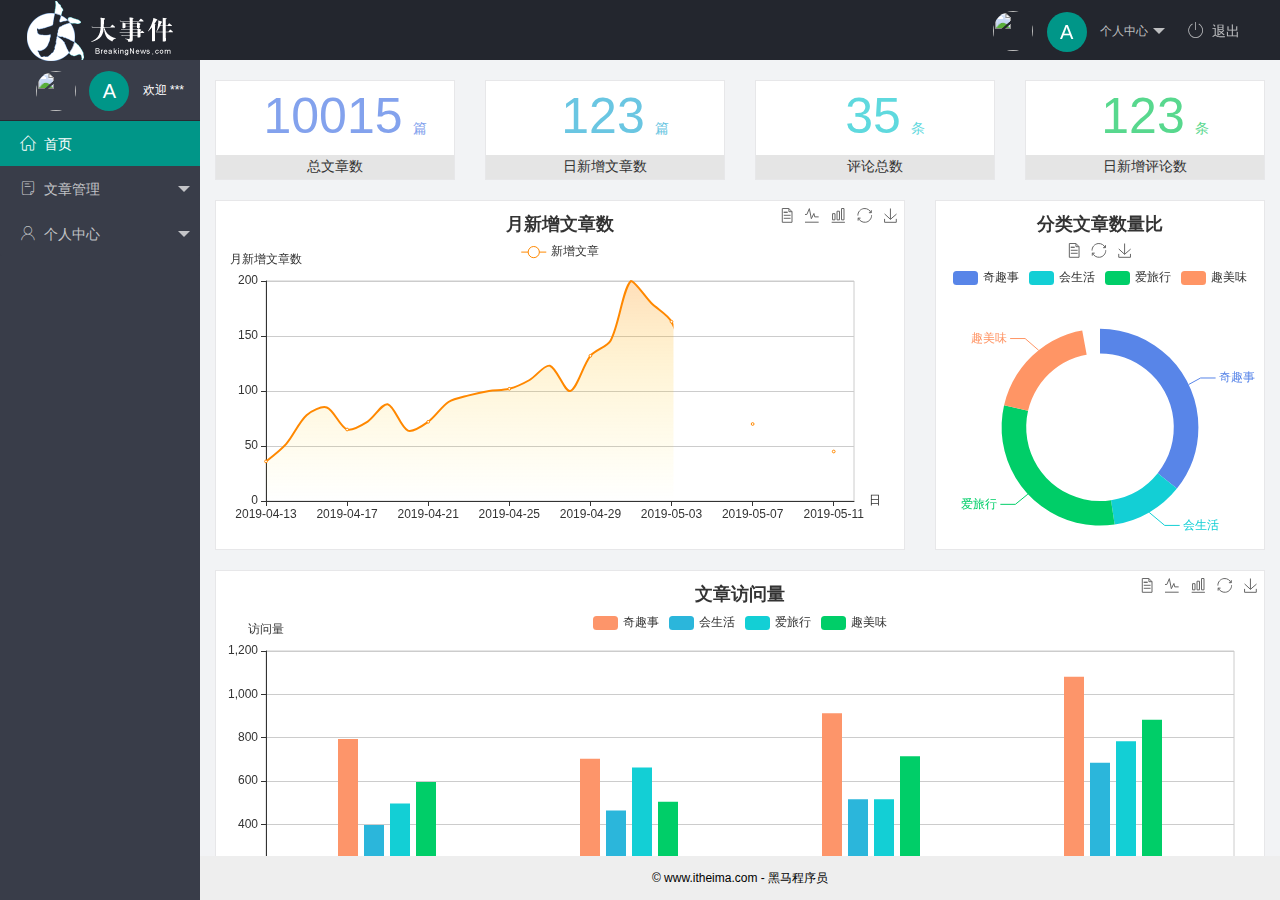
==== index.html @ 65d86845 "Project" ====
<!DOCTYPE html>
<html lang="en">
  <head>
    <meta charset="UTF-8" />
    <meta name="viewport" content="width=device-width, initial-scale=1.0" />
    <title>后台主页</title>
    <!-- 导入 layui 的样式表 -->
    <link rel="stylesheet" href="/assets/lib/layui/css/layui.css" />
    <!-- 导入第三方图标库 -->
    <link rel="stylesheet" href="/assets/fonts/iconfont.css" />
    <!-- 导入自己的样式表 -->
    <link rel="stylesheet" href="/assets/css/index.css" />
  </head>
  <body class="layui-layout-body">
    <div class="layui-layout layui-layout-admin">
      <div class="layui-header">
        <div class="layui-logo">
          <img src="/assets/images/logo.png" alt="" />
        </div>
        <!-- 头部区域（可配合layui已有的水平导航） -->
        <ul class="layui-nav layui-layout-right">
          <li class="layui-nav-item">
            <a href="javascript:;" class="userinfo">
              <img src="http://t.cn/RCzsdCq" class="layui-nav-img" />
              <span class="text-avatar">A</span>
              个人中心
            </a>
            <dl class="layui-nav-child">
              <dd><a href="">基本资料</a></dd>
              <dd><a href="">更换头像</a></dd>
              <dd><a href="">重置密码</a></dd>
            </dl>
          </li>
          <li class="layui-nav-item">
            <a href=""><span class="iconfont icon-tuichu"></span>退出</a>
          </li>
        </ul>
      </div>

      <div class="layui-side layui-bg-black">
        <div class="layui-side-scroll">
          <div class="userinfo">
            <img src="http://t.cn/RCzsdCq" class="layui-nav-img" />
            <span class="text-avatar">A</span>
            <span id="welcome">欢迎 ***</span>
          </div>
          <!-- 左侧导航区域（可配合layui已有的垂直导航） -->
          <ul class="layui-nav layui-nav-tree" lay-shrink="all">
            <li class="layui-nav-item layui-this">
              <a href="/home/dashboard.html" target="fm"><span class="iconfont icon-home"></span>首页</a>
            </li>
            <li class="layui-nav-item">
              <a class="" href="javascript:;"><span class="iconfont icon-16"></span>文章管理</a>
              <dl class="layui-nav-child">
                <dd>
                  <a href="javascript:;"><i class="layui-icon layui-icon-app"></i>文章类别</a>
                </dd>
                <dd>
                  <a href="javascript:;"><i class="layui-icon layui-icon-app"></i>文章列表</a>
                </dd>
                <dd>
                  <a href="javascript:;"><i class="layui-icon layui-icon-app"></i>发布文章</a>
                </dd>
              </dl>
            </li>
            <li class="layui-nav-item">
              <a href="javascript:;"><span class="iconfont icon-user"></span>个人中心</a>
              <dl class="layui-nav-child">
                <dd>
                  <a href="javascript:;"><i class="layui-icon layui-icon-app"></i>基本资料</a>
                </dd>
                <dd>
                  <a href="javascript:;"><i class="layui-icon layui-icon-app"></i>更换头像</a>
                </dd>
                <dd>
                  <a href="javascript:;"><i class="layui-icon layui-icon-app"></i>重置密码</a>
                </dd>
              </dl>
            </li>
          </ul>
        </div>
      </div>

      <div class="layui-body">
        <!-- 内容主体区域 -->
        <iframe name="fm" src="/home/dashboard.html" frameborder="0"></iframe>
      </div>

      <div class="layui-footer">
        <!-- 底部固定区域 -->
        © www.itheima.com - 黑马程序员
      </div>
    </div>
    <!-- 导入 layui 的JS文件 -->
    <script src="/assets/lib/layui/layui.all.js"></script>
  </body>
</html>
---- assets/lib/layui/css/layui.css ----
/** layui-v2.5.5 MIT License By https://www.layui.com */
 .layui-inline,img{display:inline-block;vertical-align:middle}h1,h2,h3,h4,h5,h6{font-weight:400}.layui-edge,.layui-header,.layui-inline,.layui-main{position:relative}.layui-body,.layui-edge,.layui-elip{overflow:hidden}.layui-btn,.layui-edge,.layui-inline,img{vertical-align:middle}.layui-btn,.layui-disabled,.layui-icon,.layui-unselect{-moz-user-select:none;-webkit-user-select:none;-ms-user-select:none}.layui-elip,.layui-form-checkbox span,.layui-form-pane .layui-form-label{text-overflow:ellipsis;white-space:nowrap}.layui-breadcrumb,.layui-tree-btnGroup{visibility:hidden}blockquote,body,button,dd,div,dl,dt,form,h1,h2,h3,h4,h5,h6,input,li,ol,p,pre,td,textarea,th,ul{margin:0;padding:0;-webkit-tap-highlight-color:rgba(0,0,0,0)}a:active,a:hover{outline:0}img{border:none}li{list-style:none}table{border-collapse:collapse;border-spacing:0}h4,h5,h6{font-size:100%}button,input,optgroup,option,select,textarea{font-family:inherit;font-size:inherit;font-style:inherit;font-weight:inherit;outline:0}pre{white-space:pre-wrap;white-space:-moz-pre-wrap;white-space:-pre-wrap;white-space:-o-pre-wrap;word-wrap:break-word}body{line-height:24px;font:14px Helvetica Neue,Helvetica,PingFang SC,Tahoma,Arial,sans-serif}hr{height:1px;margin:10px 0;border:0;clear:both}a{color:#333;text-decoration:none}a:hover{color:#777}a cite{font-style:normal;*cursor:pointer}.layui-border-box,.layui-border-box *{box-sizing:border-box}.layui-box,.layui-box *{box-sizing:content-box}.layui-clear{clear:both;*zoom:1}.layui-clear:after{content:'\20';clear:both;*zoom:1;display:block;height:0}.layui-inline{*display:inline;*zoom:1}.layui-edge{display:inline-block;width:0;height:0;border-width:6px;border-style:dashed;border-color:transparent}.layui-edge-top{top:-4px;border-bottom-color:#999;border-bottom-style:solid}.layui-edge-right{border-left-color:#999;border-left-style:solid}.layui-edge-bottom{top:2px;border-top-color:#999;border-top-style:solid}.layui-edge-left{border-right-color:#999;border-right-style:solid}.layui-disabled,.layui-disabled:hover{color:#d2d2d2!important;cursor:not-allowed!important}.layui-circle{border-radius:100%}.layui-show{display:block!important}.layui-hide{display:none!important}@font-face{font-family:layui-icon;src:url(../font/iconfont.eot?v=250);src:url(../font/iconfont.eot?v=250#iefix) format('embedded-opentype'),url(../font/iconfont.woff2?v=250) format('woff2'),url(../font/iconfont.woff?v=250) format('woff'),url(../font/iconfont.ttf?v=250) format('truetype'),url(../font/iconfont.svg?v=250#layui-icon) format('svg')}.layui-icon{font-family:layui-icon!important;font-size:16px;font-style:normal;-webkit-font-smoothing:antialiased;-moz-osx-font-smoothing:grayscale}.layui-icon-reply-fill:before{content:"\e611"}.layui-icon-set-fill:before{content:"\e614"}.layui-icon-menu-fill:before{content:"\e60f"}.layui-icon-search:before{content:"\e615"}.layui-icon-share:before{content:"\e641"}.layui-icon-set-sm:before{content:"\e620"}.layui-icon-engine:before{content:"\e628"}.layui-icon-close:before{content:"\1006"}.layui-icon-close-fill:before{content:"\1007"}.layui-icon-chart-screen:before{content:"\e629"}.layui-icon-star:before{content:"\e600"}.layui-icon-circle-dot:before{content:"\e617"}.layui-icon-chat:before{content:"\e606"}.layui-icon-release:before{content:"\e609"}.layui-icon-list:before{content:"\e60a"}.layui-icon-chart:before{content:"\e62c"}.layui-icon-ok-circle:before{content:"\1005"}.layui-icon-layim-theme:before{content:"\e61b"}.layui-icon-table:before{content:"\e62d"}.layui-icon-right:before{content:"\e602"}.layui-icon-left:before{content:"\e603"}.layui-icon-cart-simple:before{content:"\e698"}.layui-icon-face-cry:before{content:"\e69c"}.layui-icon-face-smile:before{content:"\e6af"}.layui-icon-survey:before{content:"\e6b2"}.layui-icon-tree:before{content:"\e62e"}.layui-icon-upload-circle:before{content:"\e62f"}.layui-icon-add-circle:before{content:"\e61f"}.layui-icon-download-circle:before{content:"\e601"}.layui-icon-templeate-1:before{content:"\e630"}.layui-icon-util:before{content:"\e631"}.layui-icon-face-surprised:before{content:"\e664"}.layui-icon-edit:before{content:"\e642"}.layui-icon-speaker:before{content:"\e645"}.layui-icon-down:before{content:"\e61a"}.layui-icon-file:before{content:"\e621"}.layui-icon-layouts:before{content:"\e632"}.layui-icon-rate-half:before{content:"\e6c9"}.layui-icon-add-circle-fine:before{content:"\e608"}.layui-icon-prev-circle:before{content:"\e633"}.layui-icon-read:before{content:"\e705"}.layui-icon-404:before{content:"\e61c"}.layui-icon-carousel:before{content:"\e634"}.layui-icon-help:before{content:"\e607"}.layui-icon-code-circle:before{content:"\e635"}.layui-icon-water:before{content:"\e636"}.layui-icon-username:before{content:"\e66f"}.layui-icon-find-fill:before{content:"\e670"}.layui-icon-about:before{content:"\e60b"}.layui-icon-location:before{content:"\e715"}.layui-icon-up:before{content:"\e619"}.layui-icon-pause:before{content:"\e651"}.layui-icon-date:before{content:"\e637"}.layui-icon-layim-uploadfile:before{content:"\e61d"}.layui-icon-delete:before{content:"\e640"}.layui-icon-play:before{content:"\e652"}.layui-icon-top:before{content:"\e604"}.layui-icon-friends:before{content:"\e612"}.layui-icon-refresh-3:before{content:"\e9aa"}.layui-icon-ok:before{content:"\e605"}.layui-icon-layer:before{content:"\e638"}.layui-icon-face-smile-fine:before{content:"\e60c"}.layui-icon-dollar:before{content:"\e659"}.layui-icon-group:before{content:"\e613"}.layui-icon-layim-download:before{content:"\e61e"}.layui-icon-picture-fine:before{content:"\e60d"}.layui-icon-link:before{content:"\e64c"}.layui-icon-diamond:before{content:"\e735"}.layui-icon-log:before{content:"\e60e"}.layui-icon-rate-solid:before{content:"\e67a"}.layui-icon-fonts-del:before{content:"\e64f"}.layui-icon-unlink:before{content:"\e64d"}.layui-icon-fonts-clear:before{content:"\e639"}.layui-icon-triangle-r:before{content:"\e623"}.layui-icon-circle:before{content:"\e63f"}.layui-icon-radio:before{content:"\e643"}.layui-icon-align-center:before{content:"\e647"}.layui-icon-align-right:before{content:"\e648"}.layui-icon-align-left:before{content:"\e649"}.layui-icon-loading-1:before{content:"\e63e"}.layui-icon-return:before{content:"\e65c"}.layui-icon-fonts-strong:before{content:"\e62b"}.layui-icon-upload:before{content:"\e67c"}.layui-icon-dialogue:before{content:"\e63a"}.layui-icon-video:before{content:"\e6ed"}.layui-icon-headset:before{content:"\e6fc"}.layui-icon-cellphone-fine:before{content:"\e63b"}.layui-icon-add-1:before{content:"\e654"}.layui-icon-face-smile-b:before{content:"\e650"}.layui-icon-fonts-html:before{content:"\e64b"}.layui-icon-form:before{content:"\e63c"}.layui-icon-cart:before{content:"\e657"}.layui-icon-camera-fill:before{content:"\e65d"}.layui-icon-tabs:before{content:"\e62a"}.layui-icon-fonts-code:before{content:"\e64e"}.layui-icon-fire:before{content:"\e756"}.layui-icon-set:before{content:"\e716"}.layui-icon-fonts-u:before{content:"\e646"}.layui-icon-triangle-d:before{content:"\e625"}.layui-icon-tips:before{content:"\e702"}.layui-icon-picture:before{content:"\e64a"}.layui-icon-more-vertical:before{content:"\e671"}.layui-icon-flag:before{content:"\e66c"}.layui-icon-loading:before{content:"\e63d"}.layui-icon-fonts-i:before{content:"\e644"}.layui-icon-refresh-1:before{content:"\e666"}.layui-icon-rmb:before{content:"\e65e"}.layui-icon-home:before{content:"\e68e"}.layui-icon-user:before{content:"\e770"}.layui-icon-notice:before{content:"\e667"}.layui-icon-login-weibo:before{content:"\e675"}.layui-icon-voice:before{content:"\e688"}.layui-icon-upload-drag:before{content:"\e681"}.layui-icon-login-qq:before{content:"\e676"}.layui-icon-snowflake:before{content:"\e6b1"}.layui-icon-file-b:before{content:"\e655"}.layui-icon-template:before{content:"\e663"}.layui-icon-auz:before{content:"\e672"}.layui-icon-console:before{content:"\e665"}.layui-icon-app:before{content:"\e653"}.layui-icon-prev:before{content:"\e65a"}.layui-icon-website:before{content:"\e7ae"}.layui-icon-next:before{content:"\e65b"}.layui-icon-component:before{content:"\e857"}.layui-icon-more:before{content:"\e65f"}.layui-icon-login-wechat:before{content:"\e677"}.layui-icon-shrink-right:before{content:"\e668"}.layui-icon-spread-left:before{content:"\e66b"}.layui-icon-camera:before{content:"\e660"}.layui-icon-note:before{content:"\e66e"}.layui-icon-refresh:before{content:"\e669"}.layui-icon-female:before{content:"\e661"}.layui-icon-male:before{content:"\e662"}.layui-icon-password:before{content:"\e673"}.layui-icon-senior:before{content:"\e674"}.layui-icon-theme:before{content:"\e66a"}.layui-icon-tread:before{content:"\e6c5"}.layui-icon-praise:before{content:"\e6c6"}.layui-icon-star-fill:before{content:"\e658"}.layui-icon-rate:before{content:"\e67b"}.layui-icon-template-1:before{content:"\e656"}.layui-icon-vercode:before{content:"\e679"}.layui-icon-cellphone:before{content:"\e678"}.layui-icon-screen-full:before{content:"\e622"}.layui-icon-screen-restore:before{content:"\e758"}.layui-icon-cols:before{content:"\e610"}.layui-icon-export:before{content:"\e67d"}.layui-icon-print:before{content:"\e66d"}.layui-icon-slider:before{content:"\e714"}.layui-icon-addition:before{content:"\e624"}.layui-icon-subtraction:before{content:"\e67e"}.layui-icon-service:before{content:"\e626"}.layui-icon-transfer:before{content:"\e691"}.layui-main{width:1140px;margin:0 auto}.layui-header{z-index:1000;height:60px}.layui-header a:hover{transition:all .5s;-webkit-transition:all .5s}.layui-side{position:fixed;left:0;top:0;bottom:0;z-index:999;width:200px;overflow-x:hidden}.layui-side-scroll{position:relative;width:220px;height:100%;overflow-x:hidden}.layui-body{position:absolute;left:200px;right:0;top:0;bottom:0;z-index:998;width:auto;overflow-y:auto;box-sizing:border-box}.layui-layout-body{overflow:hidden}.layui-layout-admin .layui-header{background-color:#23262E}.layui-layout-admin .layui-side{top:60px;width:200px;overflow-x:hidden}.layui-layout-admin .layui-body{position:fixed;top:60px;bottom:44px}.layui-layout-admin .layui-main{width:auto;margin:0 15px}.layui-layout-admin .layui-footer{position:fixed;left:200px;right:0;bottom:0;height:44px;line-height:44px;padding:0 15px;background-color:#eee}.layui-layout-admin .layui-logo{position:absolute;left:0;top:0;width:200px;height:100%;line-height:60px;text-align:center;color:#009688;font-size:16px}.layui-layout-admin .layui-header .layui-nav{background:0 0}.layui-layout-left{position:absolute!important;left:200px;top:0}.layui-layout-right{position:absolute!important;right:0;top:0}.layui-container{position:relative;margin:0 auto;padding:0 15px;box-sizing:border-box}.layui-fluid{position:relative;margin:0 auto;padding:0 15px}.layui-row:after,.layui-row:before{content:'';display:block;clear:both}.layui-col-lg1,.layui-col-lg10,.layui-col-lg11,.layui-col-lg12,.layui-col-lg2,.layui-col-lg3,.layui-col-lg4,.layui-col-lg5,.layui-col-lg6,.layui-col-lg7,.layui-col-lg8,.layui-col-lg9,.layui-col-md1,.layui-col-md10,.layui-col-md11,.layui-col-md12,.layui-col-md2,.layui-col-md3,.layui-col-md4,.layui-col-md5,.layui-col-md6,.layui-col-md7,.layui-col-md8,.layui-col-md9,.layui-col-sm1,.layui-col-sm10,.layui-col-sm11,.layui-col-sm12,.layui-col-sm2,.layui-col-sm3,.layui-col-sm4,.layui-col-sm5,.layui-col-sm6,.layui-col-sm7,.layui-col-sm8,.layui-col-sm9,.layui-col-xs1,.layui-col-xs10,.layui-col-xs11,.layui-col-xs12,.layui-col-xs2,.layui-col-xs3,.layui-col-xs4,.layui-col-xs5,.layui-col-xs6,.layui-col-xs7,.layui-col-xs8,.layui-col-xs9{position:relative;display:block;box-sizing:border-box}.layui-col-xs1,.layui-col-xs10,.layui-col-xs11,.layui-col-xs12,.layui-col-xs2,.layui-col-xs3,.layui-col-xs4,.layui-col-xs5,.layui-col-xs6,.layui-col-xs7,.layui-col-xs8,.layui-col-xs9{float:left}.layui-col-xs1{width:8.33333333%}.layui-col-xs2{width:16.66666667%}.layui-col-xs3{width:25%}.layui-col-xs4{width:33.33333333%}.layui-col-xs5{width:41.66666667%}.layui-col-xs6{width:50%}.layui-col-xs7{width:58.33333333%}.layui-col-xs8{width:66.66666667%}.layui-col-xs9{width:75%}.layui-col-xs10{width:83.33333333%}.layui-col-xs11{width:91.66666667%}.layui-col-xs12{width:100%}.layui-col-xs-offset1{margin-left:8.33333333%}.layui-col-xs-offset2{margin-left:16.66666667%}.layui-col-xs-offset3{margin-left:25%}.layui-col-xs-offset4{margin-left:33.33333333%}.layui-col-xs-offset5{margin-left:41.66666667%}.layui-col-xs-offset6{margin-left:50%}.layui-col-xs-offset7{margin-left:58.33333333%}.layui-col-xs-offset8{margin-left:66.66666667%}.layui-col-xs-offset9{margin-left:75%}.layui-col-xs-offset10{margin-left:83.33333333%}.layui-col-xs-offset11{margin-left:91.66666667%}.layui-col-xs-offset12{margin-left:100%}@media screen and (max-width:768px){.layui-hide-xs{display:none!important}.layui-show-xs-block{display:block!important}.layui-show-xs-inline{display:inline!important}.layui-show-xs-inline-block{display:inline-block!important}}@media screen and (min-width:768px){.layui-container{width:750px}.layui-hide-sm{display:none!important}.layui-show-sm-block{display:block!important}.layui-show-sm-inline{display:inline!important}.layui-show-sm-inline-block{display:inline-block!important}.layui-col-sm1,.layui-col-sm10,.layui-col-sm11,.layui-col-sm12,.layui-col-sm2,.layui-col-sm3,.layui-col-sm4,.layui-col-sm5,.layui-col-sm6,.layui-col-sm7,.layui-col-sm8,.layui-col-sm9{float:left}.layui-col-sm1{width:8.33333333%}.layui-col-sm2{width:16.66666667%}.layui-col-sm3{width:25%}.layui-col-sm4{width:33.33333333%}.layui-col-sm5{width:41.66666667%}.layui-col-sm6{width:50%}.layui-col-sm7{width:58.33333333%}.layui-col-sm8{width:66.66666667%}.layui-col-sm9{width:75%}.layui-col-sm10{width:83.33333333%}.layui-col-sm11{width:91.66666667%}.layui-col-sm12{width:100%}.layui-col-sm-offset1{margin-left:8.33333333%}.layui-col-sm-offset2{margin-left:16.66666667%}.layui-col-sm-offset3{margin-left:25%}.layui-col-sm-offset4{margin-left:33.33333333%}.layui-col-sm-offset5{margin-left:41.66666667%}.layui-col-sm-offset6{margin-left:50%}.layui-col-sm-offset7{margin-left:58.33333333%}.layui-col-sm-offset8{margin-left:66.66666667%}.layui-col-sm-offset9{margin-left:75%}.layui-col-sm-offset10{margin-left:83.33333333%}.layui-col-sm-offset11{margin-left:91.66666667%}.layui-col-sm-offset12{margin-left:100%}}@media screen and (min-width:992px){.layui-container{width:970px}.layui-hide-md{display:none!important}.layui-show-md-block{display:block!important}.layui-show-md-inline{display:inline!important}.layui-show-md-inline-block{display:inline-block!important}.layui-col-md1,.layui-col-md10,.layui-col-md11,.layui-col-md12,.layui-col-md2,.layui-col-md3,.layui-col-md4,.layui-col-md5,.layui-col-md6,.layui-col-md7,.layui-col-md8,.layui-col-md9{float:left}.layui-col-md1{width:8.33333333%}.layui-col-md2{width:16.66666667%}.layui-col-md3{width:25%}.layui-col-md4{width:33.33333333%}.layui-col-md5{width:41.66666667%}.layui-col-md6{width:50%}.layui-col-md7{width:58.33333333%}.layui-col-md8{width:66.66666667%}.layui-col-md9{width:75%}.layui-col-md10{width:83.33333333%}.layui-col-md11{width:91.66666667%}.layui-col-md12{width:100%}.layui-col-md-offset1{margin-left:8.33333333%}.layui-col-md-offset2{margin-left:16.66666667%}.layui-col-md-offset3{margin-left:25%}.layui-col-md-offset4{margin-left:33.33333333%}.layui-col-md-offset5{margin-left:41.66666667%}.layui-col-md-offset6{margin-left:50%}.layui-col-md-offset7{margin-left:58.33333333%}.layui-col-md-offset8{margin-left:66.66666667%}.layui-col-md-offset9{margin-left:75%}.layui-col-md-offset10{margin-left:83.33333333%}.layui-col-md-offset11{margin-left:91.66666667%}.layui-col-md-offset12{margin-left:100%}}@media screen and (min-width:1200px){.layui-container{width:1170px}.layui-hide-lg{display:none!important}.layui-show-lg-block{display:block!important}.layui-show-lg-inline{display:inline!important}.layui-show-lg-inline-block{display:inline-block!important}.layui-col-lg1,.layui-col-lg10,.layui-col-lg11,.layui-col-lg12,.layui-col-lg2,.layui-col-lg3,.layui-col-lg4,.layui-col-lg5,.layui-col-lg6,.layui-col-lg7,.layui-col-lg8,.layui-col-lg9{float:left}.layui-col-lg1{width:8.33333333%}.layui-col-lg2{width:16.66666667%}.layui-col-lg3{width:25%}.layui-col-lg4{width:33.33333333%}.layui-col-lg5{width:41.66666667%}.layui-col-lg6{width:50%}.layui-col-lg7{width:58.33333333%}.layui-col-lg8{width:66.66666667%}.layui-col-lg9{width:75%}.layui-col-lg10{width:83.33333333%}.layui-col-lg11{width:91.66666667%}.layui-col-lg12{width:100%}.layui-col-lg-offset1{margin-left:8.33333333%}.layui-col-lg-offset2{margin-left:16.66666667%}.layui-col-lg-offset3{margin-left:25%}.layui-col-lg-offset4{margin-left:33.33333333%}.layui-col-lg-offset5{margin-left:41.66666667%}.layui-col-lg-offset6{margin-left:50%}.layui-col-lg-offset7{margin-left:58.33333333%}.layui-col-lg-offset8{margin-left:66.66666667%}.layui-col-lg-offset9{margin-left:75%}.layui-col-lg-offset10{margin-left:83.33333333%}.layui-col-lg-offset11{margin-left:91.66666667%}.layui-col-lg-offset12{margin-left:100%}}.layui-col-space1{margin:-.5px}.layui-col-space1>*{padding:.5px}.layui-col-space3{margin:-1.5px}.layui-col-space3>*{padding:1.5px}.layui-col-space5{margin:-2.5px}.layui-col-space5>*{padding:2.5px}.layui-col-space8{margin:-3.5px}.layui-col-space8>*{padding:3.5px}.layui-col-space10{margin:-5px}.layui-col-space10>*{padding:5px}.layui-col-space12{margin:-6px}.layui-col-space12>*{padding:6px}.layui-col-space15{margin:-7.5px}.layui-col-space15>*{padding:7.5px}.layui-col-space18{margin:-9px}.layui-col-space18>*{padding:9px}.layui-col-space20{margin:-10px}.layui-col-space20>*{padding:10px}.layui-col-space22{margin:-11px}.layui-col-space22>*{padding:11px}.layui-col-space25{margin:-12.5px}.layui-col-space25>*{padding:12.5px}.layui-col-space30{margin:-15px}.layui-col-space30>*{padding:15px}.layui-btn,.layui-input,.layui-select,.layui-textarea,.layui-upload-button{outline:0;-webkit-appearance:none;transition:all .3s;-webkit-transition:all .3s;box-sizing:border-box}.layui-elem-quote{margin-bottom:10px;padding:15px;line-height:22px;border-left:5px solid #009688;border-radius:0 2px 2px 0;background-color:#f2f2f2}.layui-quote-nm{border-style:solid;border-width:1px 1px 1px 5px;background:0 0}.layui-elem-field{margin-bottom:10px;padding:0;border-width:1px;border-style:solid}.layui-elem-field legend{margin-left:20px;padding:0 10px;font-size:20px;font-weight:300}.layui-field-title{margin:10px 0 20px;border-width:1px 0 0}.layui-field-box{padding:10px 15px}.layui-field-title .layui-field-box{padding:10px 0}.layui-progress{position:relative;height:6px;border-radius:20px;background-color:#e2e2e2}.layui-progress-bar{position:absolute;left:0;top:0;width:0;max-width:100%;height:6px;border-radius:20px;text-align:right;background-color:#5FB878;transition:all .3s;-webkit-transition:all .3s}.layui-progress-big,.layui-progress-big .layui-progress-bar{height:18px;line-height:18px}.layui-progress-text{position:relative;top:-20px;line-height:18px;font-size:12px;color:#666}.layui-progress-big .layui-progress-text{position:static;padding:0 10px;color:#fff}.layui-collapse{border-width:1px;border-style:solid;border-radius:2px}.layui-colla-content,.layui-colla-item{border-top-width:1px;border-top-style:solid}.layui-colla-item:first-child{border-top:none}.layui-colla-title{position:relative;height:42px;line-height:42px;padding:0 15px 0 35px;color:#333;background-color:#f2f2f2;cursor:pointer;font-size:14px;overflow:hidden}.layui-colla-content{display:none;padding:10px 15px;line-height:22px;color:#666}.layui-colla-icon{position:absolute;left:15px;top:0;font-size:14px}.layui-card{margin-bottom:15px;border-radius:2px;background-color:#fff;box-shadow:0 1px 2px 0 rgba(0,0,0,.05)}.layui-card:last-child{margin-bottom:0}.layui-card-header{position:relative;height:42px;line-height:42px;padding:0 15px;border-bottom:1px solid #f6f6f6;color:#333;border-radius:2px 2px 0 0;font-size:14px}.layui-bg-black,.layui-bg-blue,.layui-bg-cyan,.layui-bg-green,.layui-bg-orange,.layui-bg-red{color:#fff!important}.layui-card-body{position:relative;padding:10px 15px;line-height:24px}.layui-card-body[pad15]{padding:15px}.layui-card-body[pad20]{padding:20px}.layui-card-body .layui-table{margin:5px 0}.layui-card .layui-tab{margin:0}.layui-panel-window{position:relative;padding:15px;border-radius:0;border-top:5px solid #E6E6E6;background-color:#fff}.layui-auxiliar-moving{position:fixed;left:0;right:0;top:0;bottom:0;width:100%;height:100%;background:0 0;z-index:9999999999}.layui-form-label,.layui-form-mid,.layui-form-select,.layui-input-block,.layui-input-inline,.layui-textarea{position:relative}.layui-bg-red{background-color:#FF5722!important}.layui-bg-orange{background-color:#FFB800!important}.layui-bg-green{background-color:#009688!important}.layui-bg-cyan{background-color:#2F4056!important}.layui-bg-blue{background-color:#1E9FFF!important}.layui-bg-black{background-color:#393D49!important}.layui-bg-gray{background-color:#eee!important;color:#666!important}.layui-badge-rim,.layui-colla-content,.layui-colla-item,.layui-collapse,.layui-elem-field,.layui-form-pane .layui-form-item[pane],.layui-form-pane .layui-form-label,.layui-input,.layui-layedit,.layui-layedit-tool,.layui-quote-nm,.layui-select,.layui-tab-bar,.layui-tab-card,.layui-tab-title,.layui-tab-title .layui-this:after,.layui-textarea{border-color:#e6e6e6}.layui-timeline-item:before,hr{background-color:#e6e6e6}.layui-text{line-height:22px;font-size:14px;color:#666}.layui-text h1,.layui-text h2,.layui-text h3{font-weight:500;color:#333}.layui-text h1{font-size:30px}.layui-text h2{font-size:24px}.layui-text h3{font-size:18px}.layui-text a:not(.layui-btn){color:#01AAED}.layui-text a:not(.layui-btn):hover{text-decoration:underline}.layui-text ul{padding:5px 0 5px 15px}.layui-text ul li{margin-top:5px;list-style-type:disc}.layui-text em,.layui-word-aux{color:#999!important;padding:0 5px!important}.layui-btn{display:inline-block;height:38px;line-height:38px;padding:0 18px;background-color:#009688;color:#fff;white-space:nowrap;text-align:center;font-size:14px;border:none;border-radius:2px;cursor:pointer}.layui-btn:hover{opacity:.8;filter:alpha(opacity=80);color:#fff}.layui-btn:active{opacity:1;filter:alpha(opacity=100)}.layui-btn+.layui-btn{margin-left:10px}.layui-btn-container{font-size:0}.layui-btn-container .layui-btn{margin-right:10px;margin-bottom:10px}.layui-btn-container .layui-btn+.layui-btn{margin-left:0}.layui-table .layui-btn-container .layui-btn{margin-bottom:9px}.layui-btn-radius{border-radius:100px}.layui-btn .layui-icon{margin-right:3px;font-size:18px;vertical-align:bottom;vertical-align:middle\9}.layui-btn-primary{border:1px solid #C9C9C9;background-color:#fff;color:#555}.layui-btn-primary:hover{border-color:#009688;color:#333}.layui-btn-normal{background-color:#1E9FFF}.layui-btn-warm{background-color:#FFB800}.layui-btn-danger{background-color:#FF5722}.layui-btn-checked{background-color:#5FB878}.layui-btn-disabled,.layui-btn-disabled:active,.layui-btn-disabled:hover{border:1px solid #e6e6e6;background-color:#FBFBFB;color:#C9C9C9;cursor:not-allowed;opacity:1}.layui-btn-lg{height:44px;line-height:44px;padding:0 25px;font-size:16px}.layui-btn-sm{height:30px;line-height:30px;padding:0 10px;font-size:12px}.layui-btn-sm i{font-size:16px!important}.layui-btn-xs{height:22px;line-height:22px;padding:0 5px;font-size:12px}.layui-btn-xs i{font-size:14px!important}.layui-btn-group{display:inline-block;vertical-align:middle;font-size:0}.layui-btn-group .layui-btn{margin-left:0!important;margin-right:0!important;border-left:1px solid rgba(255,255,255,.5);border-radius:0}.layui-btn-group .layui-btn-primary{border-left:none}.layui-btn-group .layui-btn-primary:hover{border-color:#C9C9C9;color:#009688}.layui-btn-group .layui-btn:first-child{border-left:none;border-radius:2px 0 0 2px}.layui-btn-group .layui-btn-primary:first-child{border-left:1px solid #c9c9c9}.layui-btn-group .layui-btn:last-child{border-radius:0 2px 2px 0}.layui-btn-group .layui-btn+.layui-btn{margin-left:0}.layui-btn-group+.layui-btn-group{margin-left:10px}.layui-btn-fluid{width:100%}.layui-input,.layui-select,.layui-textarea{height:38px;line-height:1.3;line-height:38px\9;border-width:1px;border-style:solid;background-color:#fff;border-radius:2px}.layui-input::-webkit-input-placeholder,.layui-select::-webkit-input-placeholder,.layui-textarea::-webkit-input-placeholder{line-height:1.3}.layui-input,.layui-textarea{display:block;width:100%;padding-left:10px}.layui-input:hover,.layui-textarea:hover{border-color:#D2D2D2!important}.layui-input:focus,.layui-textarea:focus{border-color:#C9C9C9!important}.layui-textarea{min-height:100px;height:auto;line-height:20px;padding:6px 10px;resize:vertical}.layui-select{padding:0 10px}.layui-form input[type=checkbox],.layui-form input[type=radio],.layui-form select{display:none}.layui-form [lay-ignore]{display:initial}.layui-form-item{margin-bottom:15px;clear:both;*zoom:1}.layui-form-item:after{content:'\20';clear:both;*zoom:1;display:block;height:0}.layui-form-label{float:left;display:block;padding:9px 15px;width:80px;font-weight:400;line-height:20px;text-align:right}.layui-form-label-col{display:block;float:none;padding:9px 0;line-height:20px;text-align:left}.layui-form-item .layui-inline{margin-bottom:5px;margin-right:10px}.layui-input-block{margin-left:110px;min-height:36px}.layui-input-inline{display:inline-block;vertical-align:middle}.layui-form-item .layui-input-inline{float:left;width:190px;margin-right:10px}.layui-form-text .layui-input-inline{width:auto}.layui-form-mid{float:left;display:block;padding:9px 0!important;line-height:20px;margin-right:10px}.layui-form-danger+.layui-form-select .layui-input,.layui-form-danger:focus{border-color:#FF5722!important}.layui-form-select .layui-input{padding-right:30px;cursor:pointer}.layui-form-select .layui-edge{position:absolute;right:10px;top:50%;margin-top:-3px;cursor:pointer;border-width:6px;border-top-color:#c2c2c2;border-top-style:solid;transition:all .3s;-webkit-transition:all .3s}.layui-form-select dl{display:none;position:absolute;left:0;top:42px;padding:5px 0;z-index:899;min-width:100%;border:1px solid #d2d2d2;max-height:300px;overflow-y:auto;background-color:#fff;border-radius:2px;box-shadow:0 2px 4px rgba(0,0,0,.12);box-sizing:border-box}.layui-form-select dl dd,.layui-form-select dl dt{padding:0 10px;line-height:36px;white-space:nowrap;overflow:hidden;text-overflow:ellipsis}.layui-form-select dl dt{font-size:12px;color:#999}.layui-form-select dl dd{cursor:pointer}.layui-form-select dl dd:hover{background-color:#f2f2f2;-webkit-transition:.5s all;transition:.5s all}.layui-form-select .layui-select-group dd{padding-left:20px}.layui-form-select dl dd.layui-select-tips{padding-left:10px!important;color:#999}.layui-form-select dl dd.layui-this{background-color:#5FB878;color:#fff}.layui-form-checkbox,.layui-form-select dl dd.layui-disabled{background-color:#fff}.layui-form-selected dl{display:block}.layui-form-checkbox,.layui-form-checkbox *,.layui-form-switch{display:inline-block;vertical-align:middle}.layui-form-selected .layui-edge{margin-top:-9px;-webkit-transform:rotate(180deg);transform:rotate(180deg);margin-top:-3px\9}:root .layui-form-selected .layui-edge{margin-top:-9px\0/IE9}.layui-form-selectup dl{top:auto;bottom:42px}.layui-select-none{margin:5px 0;text-align:center;color:#999}.layui-select-disabled .layui-disabled{border-color:#eee!important}.layui-select-disabled .layui-edge{border-top-color:#d2d2d2}.layui-form-checkbox{position:relative;height:30px;line-height:30px;margin-right:10px;padding-right:30px;cursor:pointer;font-size:0;-webkit-transition:.1s linear;transition:.1s linear;box-sizing:border-box}.layui-form-checkbox span{padding:0 10px;height:100%;font-size:14px;border-radius:2px 0 0 2px;background-color:#d2d2d2;color:#fff;overflow:hidden}.layui-form-checkbox:hover span{background-color:#c2c2c2}.layui-form-checkbox i{position:absolute;right:0;top:0;width:30px;height:28px;border:1px solid #d2d2d2;border-left:none;border-radius:0 2px 2px 0;color:#fff;font-size:20px;text-align:center}.layui-form-checkbox:hover i{border-color:#c2c2c2;color:#c2c2c2}.layui-form-checked,.layui-form-checked:hover{border-color:#5FB878}.layui-form-checked span,.layui-form-checked:hover span{background-color:#5FB878}.layui-form-checked i,.layui-form-checked:hover i{color:#5FB878}.layui-form-item .layui-form-checkbox{margin-top:4px}.layui-form-checkbox[lay-skin=primary]{height:auto!important;line-height:normal!important;min-width:18px;min-height:18px;border:none!important;margin-right:0;padding-left:28px;padding-right:0;background:0 0}.layui-form-checkbox[lay-skin=primary] span{padding-left:0;padding-right:15px;line-height:18px;background:0 0;color:#666}.layui-form-checkbox[lay-skin=primary] i{right:auto;left:0;width:16px;height:16px;line-height:16px;border:1px solid #d2d2d2;font-size:12px;border-radius:2px;background-color:#fff;-webkit-transition:.1s linear;transition:.1s linear}.layui-form-checkbox[lay-skin=primary]:hover i{border-color:#5FB878;color:#fff}.layui-form-checked[lay-skin=primary] i{border-color:#5FB878!important;background-color:#5FB878;color:#fff}.layui-checkbox-disbaled[lay-skin=primary] span{background:0 0!important;color:#c2c2c2}.layui-checkbox-disbaled[lay-skin=primary]:hover i{border-color:#d2d2d2}.layui-form-item .layui-form-checkbox[lay-skin=primary]{margin-top:10px}.layui-form-switch{position:relative;height:22px;line-height:22px;min-width:35px;padding:0 5px;margin-top:8px;border:1px solid #d2d2d2;border-radius:20px;cursor:pointer;background-color:#fff;-webkit-transition:.1s linear;transition:.1s linear}.layui-form-switch i{position:absolute;left:5px;top:3px;width:16px;height:16px;border-radius:20px;background-color:#d2d2d2;-webkit-transition:.1s linear;transition:.1s linear}.layui-form-switch em{position:relative;top:0;width:25px;margin-left:21px;padding:0!important;text-align:center!important;color:#999!important;font-style:normal!important;font-size:12px}.layui-form-onswitch{border-color:#5FB878;background-color:#5FB878}.layui-checkbox-disbaled,.layui-checkbox-disbaled i{border-color:#e2e2e2!important}.layui-form-onswitch i{left:100%;margin-left:-21px;background-color:#fff}.layui-form-onswitch em{margin-left:5px;margin-right:21px;color:#fff!important}.layui-checkbox-disbaled span{background-color:#e2e2e2!important}.layui-checkbox-disbaled:hover i{color:#fff!important}[lay-radio]{display:none}.layui-form-radio,.layui-form-radio *{display:inline-block;vertical-align:middle}.layui-form-radio{line-height:28px;margin:6px 10px 0 0;padding-right:10px;cursor:pointer;font-size:0}.layui-form-radio *{font-size:14px}.layui-form-radio>i{margin-right:8px;font-size:22px;color:#c2c2c2}.layui-form-radio>i:hover,.layui-form-radioed>i{color:#5FB878}.layui-radio-disbaled>i{color:#e2e2e2!important}.layui-form-pane .layui-form-label{width:110px;padding:8px 15px;height:38px;line-height:20px;border-width:1px;border-style:solid;border-radius:2px 0 0 2px;text-align:center;background-color:#FBFBFB;overflow:hidden;box-sizing:border-box}.layui-form-pane .layui-input-inline{margin-left:-1px}.layui-form-pane .layui-input-block{margin-left:110px;left:-1px}.layui-form-pane .layui-input{border-radius:0 2px 2px 0}.layui-form-pane .layui-form-text .layui-form-label{float:none;width:100%;border-radius:2px;box-sizing:border-box;text-align:left}.layui-form-pane .layui-form-text .layui-input-inline{display:block;margin:0;top:-1px;clear:both}.layui-form-pane .layui-form-text .layui-input-block{margin:0;left:0;top:-1px}.layui-form-pane .layui-form-text .layui-textarea{min-height:100px;border-radius:0 0 2px 2px}.layui-form-pane .layui-form-checkbox{margin:4px 0 4px 10px}.layui-form-pane .layui-form-radio,.layui-form-pane .layui-form-switch{margin-top:6px;margin-left:10px}.layui-form-pane .layui-form-item[pane]{position:relative;border-width:1px;border-style:solid}.layui-form-pane .layui-form-item[pane] .layui-form-label{position:absolute;left:0;top:0;height:100%;border-width:0 1px 0 0}.layui-form-pane .layui-form-item[pane] .layui-input-inline{margin-left:110px}@media screen and (max-width:450px){.layui-form-item .layui-form-label{text-overflow:ellipsis;overflow:hidden;white-space:nowrap}.layui-form-item .layui-inline{display:block;margin-right:0;margin-bottom:20px;clear:both}.layui-form-item .layui-inline:after{content:'\20';clear:both;display:block;height:0}.layui-form-item .layui-input-inline{display:block;float:none;left:-3px;width:auto;margin:0 0 10px 112px}.layui-form-item .layui-input-inline+.layui-form-mid{margin-left:110px;top:-5px;padding:0}.layui-form-item .layui-form-checkbox{margin-right:5px;margin-bottom:5px}}.layui-layedit{border-width:1px;border-style:solid;border-radius:2px}.layui-layedit-tool{padding:3px 5px;border-bottom-width:1px;border-bottom-style:solid;font-size:0}.layedit-tool-fixed{position:fixed;top:0;border-top:1px solid #e2e2e2}.layui-layedit-tool .layedit-tool-mid,.layui-layedit-tool .layui-icon{display:inline-block;vertical-align:middle;text-align:center;font-size:14px}.layui-layedit-tool .layui-icon{position:relative;width:32px;height:30px;line-height:30px;margin:3px 5px;color:#777;cursor:pointer;border-radius:2px}.layui-layedit-tool .layui-icon:hover{color:#393D49}.layui-layedit-tool .layui-icon:active{color:#000}.layui-layedit-tool .layedit-tool-active{background-color:#e2e2e2;color:#000}.layui-layedit-tool .layui-disabled,.layui-layedit-tool .layui-disabled:hover{color:#d2d2d2;cursor:not-allowed}.layui-layedit-tool .layedit-tool-mid{width:1px;height:18px;margin:0 10px;background-color:#d2d2d2}.layedit-tool-html{width:50px!important;font-size:30px!important}.layedit-tool-b,.layedit-tool-code,.layedit-tool-help{font-size:16px!important}.layedit-tool-d,.layedit-tool-face,.layedit-tool-image,.layedit-tool-unlink{font-size:18px!important}.layedit-tool-image input{position:absolute;font-size:0;left:0;top:0;width:100%;height:100%;opacity:.01;filter:Alpha(opacity=1);cursor:pointer}.layui-layedit-iframe iframe{display:block;width:100%}#LAY_layedit_code{overflow:hidden}.layui-laypage{display:inline-block;*display:inline;*zoom:1;vertical-align:middle;margin:10px 0;font-size:0}.layui-laypage>a:first-child,.layui-laypage>a:first-child em{border-radius:2px 0 0 2px}.layui-laypage>a:last-child,.layui-laypage>a:last-child em{border-radius:0 2px 2px 0}.layui-laypage>:first-child{margin-left:0!important}.layui-laypage>:last-child{margin-right:0!important}.layui-laypage a,.layui-laypage button,.layui-laypage input,.layui-laypage select,.layui-laypage span{border:1px solid #e2e2e2}.layui-laypage a,.layui-laypage span{display:inline-block;*display:inline;*zoom:1;vertical-align:middle;padding:0 15px;height:28px;line-height:28px;margin:0 -1px 5px 0;background-color:#fff;color:#333;font-size:12px}.layui-flow-more a *,.layui-laypage input,.layui-table-view select[lay-ignore]{display:inline-block}.layui-laypage a:hover{color:#009688}.layui-laypage em{font-style:normal}.layui-laypage .layui-laypage-spr{color:#999;font-weight:700}.layui-laypage a{text-decoration:none}.layui-laypage .layui-laypage-curr{position:relative}.layui-laypage .layui-laypage-curr em{position:relative;color:#fff}.layui-laypage .layui-laypage-curr .layui-laypage-em{position:absolute;left:-1px;top:-1px;padding:1px;width:100%;height:100%;background-color:#009688}.layui-laypage-em{border-radius:2px}.layui-laypage-next em,.layui-laypage-prev em{font-family:Sim sun;font-size:16px}.layui-laypage .layui-laypage-count,.layui-laypage .layui-laypage-limits,.layui-laypage .layui-laypage-refresh,.layui-laypage .layui-laypage-skip{margin-left:10px;margin-right:10px;padding:0;border:none}.layui-laypage .layui-laypage-limits,.layui-laypage .layui-laypage-refresh{vertical-align:top}.layui-laypage .layui-laypage-refresh i{font-size:18px;cursor:pointer}.layui-laypage select{height:22px;padding:3px;border-radius:2px;cursor:pointer}.layui-laypage .layui-laypage-skip{height:30px;line-height:30px;color:#999}.layui-laypage button,.layui-laypage input{height:30px;line-height:30px;border-radius:2px;vertical-align:top;background-color:#fff;box-sizing:border-box}.layui-laypage input{width:40px;margin:0 10px;padding:0 3px;text-align:center}.layui-laypage input:focus,.layui-laypage select:focus{border-color:#009688!important}.layui-laypage button{margin-left:10px;padding:0 10px;cursor:pointer}.layui-table,.layui-table-view{margin:10px 0}.layui-flow-more{margin:10px 0;text-align:center;color:#999;font-size:14px}.layui-flow-more a{height:32px;line-height:32px}.layui-flow-more a *{vertical-align:top}.layui-flow-more a cite{padding:0 20px;border-radius:3px;background-color:#eee;color:#333;font-style:normal}.layui-flow-more a cite:hover{opacity:.8}.layui-flow-more a i{font-size:30px;color:#737383}.layui-table{width:100%;background-color:#fff;color:#666}.layui-table tr{transition:all .3s;-webkit-transition:all .3s}.layui-table th{text-align:left;font-weight:400}.layui-table tbody tr:hover,.layui-table thead tr,.layui-table-click,.layui-table-header,.layui-table-hover,.layui-table-mend,.layui-table-patch,.layui-table-tool,.layui-table-total,.layui-table-total tr,.layui-table[lay-even] tr:nth-child(even){background-color:#f2f2f2}.layui-table td,.layui-table th,.layui-table-col-set,.layui-table-fixed-r,.layui-table-grid-down,.layui-table-header,.layui-table-page,.layui-table-tips-main,.layui-table-tool,.layui-table-total,.layui-table-view,.layui-table[lay-skin=line],.layui-table[lay-skin=row]{border-width:1px;border-style:solid;border-color:#e6e6e6}.layui-table td,.layui-table th{position:relative;padding:9px 15px;min-height:20px;line-height:20px;font-size:14px}.layui-table[lay-skin=line] td,.layui-table[lay-skin=line] th{border-width:0 0 1px}.layui-table[lay-skin=row] td,.layui-table[lay-skin=row] th{border-width:0 1px 0 0}.layui-table[lay-skin=nob] td,.layui-table[lay-skin=nob] th{border:none}.layui-table img{max-width:100px}.layui-table[lay-size=lg] td,.layui-table[lay-size=lg] th{padding:15px 30px}.layui-table-view .layui-table[lay-size=lg] .layui-table-cell{height:40px;line-height:40px}.layui-table[lay-size=sm] td,.layui-table[lay-size=sm] th{font-size:12px;padding:5px 10px}.layui-table-view .layui-table[lay-size=sm] .layui-table-cell{height:20px;line-height:20px}.layui-table[lay-data]{display:none}.layui-table-box{position:relative;overflow:hidden}.layui-table-view .layui-table{position:relative;width:auto;margin:0}.layui-table-view .layui-table[lay-skin=line]{border-width:0 1px 0 0}.layui-table-view .layui-table[lay-skin=row]{border-width:0 0 1px}.layui-table-view .layui-table td,.layui-table-view .layui-table th{padding:5px 0;border-top:none;border-left:none}.layui-table-view .layui-table th.layui-unselect .layui-table-cell span{cursor:pointer}.layui-table-view .layui-table td{cursor:default}.layui-table-view .layui-table td[data-edit=text]{cursor:text}.layui-table-view .layui-form-checkbox[lay-skin=primary] i{width:18px;height:18px}.layui-table-view .layui-form-radio{line-height:0;padding:0}.layui-table-view .layui-form-radio>i{margin:0;font-size:20px}.layui-table-init{position:absolute;left:0;top:0;width:100%;height:100%;text-align:center;z-index:110}.layui-table-init .layui-icon{position:absolute;left:50%;top:50%;margin:-15px 0 0 -15px;font-size:30px;color:#c2c2c2}.layui-table-header{border-width:0 0 1px;overflow:hidden}.layui-table-header .layui-table{margin-bottom:-1px}.layui-table-tool .layui-inline[lay-event]{position:relative;width:26px;height:26px;padding:5px;line-height:16px;margin-right:10px;text-align:center;color:#333;border:1px solid #ccc;cursor:pointer;-webkit-transition:.5s all;transition:.5s all}.layui-table-tool .layui-inline[lay-event]:hover{border:1px solid #999}.layui-table-tool-temp{padding-right:120px}.layui-table-tool-self{position:absolute;right:17px;top:10px}.layui-table-tool .layui-table-tool-self .layui-inline[lay-event]{margin:0 0 0 10px}.layui-table-tool-panel{position:absolute;top:29px;left:-1px;padding:5px 0;min-width:150px;min-height:40px;border:1px solid #d2d2d2;text-align:left;overflow-y:auto;background-color:#fff;box-shadow:0 2px 4px rgba(0,0,0,.12)}.layui-table-cell,.layui-table-tool-panel li{overflow:hidden;text-overflow:ellipsis;white-space:nowrap}.layui-table-tool-panel li{padding:0 10px;line-height:30px;-webkit-transition:.5s all;transition:.5s all}.layui-table-tool-panel li .layui-form-checkbox[lay-skin=primary]{width:100%;padding-left:28px}.layui-table-tool-panel li:hover{background-color:#f2f2f2}.layui-table-tool-panel li .layui-form-checkbox[lay-skin=primary] i{position:absolute;left:0;top:0}.layui-table-tool-panel li .layui-form-checkbox[lay-skin=primary] span{padding:0}.layui-table-tool .layui-table-tool-self .layui-table-tool-panel{left:auto;right:-1px}.layui-table-col-set{position:absolute;right:0;top:0;width:20px;height:100%;border-width:0 0 0 1px;background-color:#fff}.layui-table-sort{width:10px;height:20px;margin-left:5px;cursor:pointer!important}.layui-table-sort .layui-edge{position:absolute;left:5px;border-width:5px}.layui-table-sort .layui-table-sort-asc{top:3px;border-top:none;border-bottom-style:solid;border-bottom-color:#b2b2b2}.layui-table-sort .layui-table-sort-asc:hover{border-bottom-color:#666}.layui-table-sort .layui-table-sort-desc{bottom:5px;border-bottom:none;border-top-style:solid;border-top-color:#b2b2b2}.layui-table-sort .layui-table-sort-desc:hover{border-top-color:#666}.layui-table-sort[lay-sort=asc] .layui-table-sort-asc{border-bottom-color:#000}.layui-table-sort[lay-sort=desc] .layui-table-sort-desc{border-top-color:#000}.layui-table-cell{height:28px;line-height:28px;padding:0 15px;position:relative;box-sizing:border-box}.layui-table-cell .layui-form-checkbox[lay-skin=primary]{top:-1px;padding:0}.layui-table-cell .layui-table-link{color:#01AAED}.laytable-cell-checkbox,.laytable-cell-numbers,.laytable-cell-radio,.laytable-cell-space{padding:0;text-align:center}.layui-table-body{position:relative;overflow:auto;margin-right:-1px;margin-bottom:-1px}.layui-table-body .layui-none{line-height:26px;padding:15px;text-align:center;color:#999}.layui-table-fixed{position:absolute;left:0;top:0;z-index:101}.layui-table-fixed .layui-table-body{overflow:hidden}.layui-table-fixed-l{box-shadow:0 -1px 8px rgba(0,0,0,.08)}.layui-table-fixed-r{left:auto;right:-1px;border-width:0 0 0 1px;box-shadow:-1px 0 8px rgba(0,0,0,.08)}.layui-table-fixed-r .layui-table-header{position:relative;overflow:visible}.layui-table-mend{position:absolute;right:-49px;top:0;height:100%;width:50px}.layui-table-tool{position:relative;z-index:890;width:100%;min-height:50px;line-height:30px;padding:10px 15px;border-width:0 0 1px}.layui-table-tool .layui-btn-container{margin-bottom:-10px}.layui-table-page,.layui-table-total{border-width:1px 0 0;margin-bottom:-1px;overflow:hidden}.layui-table-page{position:relative;width:100%;padding:7px 7px 0;height:41px;font-size:12px;white-space:nowrap}.layui-table-page>div{height:26px}.layui-table-page .layui-laypage{margin:0}.layui-table-page .layui-laypage a,.layui-table-page .layui-laypage span{height:26px;line-height:26px;margin-bottom:10px;border:none;background:0 0}.layui-table-page .layui-laypage a,.layui-table-page .layui-laypage span.layui-laypage-curr{padding:0 12px}.layui-table-page .layui-laypage span{margin-left:0;padding:0}.layui-table-page .layui-laypage .layui-laypage-prev{margin-left:-7px!important}.layui-table-page .layui-laypage .layui-laypage-curr .layui-laypage-em{left:0;top:0;padding:0}.layui-table-page .layui-laypage button,.layui-table-page .layui-laypage input{height:26px;line-height:26px}.layui-table-page .layui-laypage input{width:40px}.layui-table-page .layui-laypage button{padding:0 10px}.layui-table-page select{height:18px}.layui-table-patch .layui-table-cell{padding:0;width:30px}.layui-table-edit{position:absolute;left:0;top:0;width:100%;height:100%;padding:0 14px 1px;border-radius:0;box-shadow:1px 1px 20px rgba(0,0,0,.15)}.layui-table-edit:focus{border-color:#5FB878!important}select.layui-table-edit{padding:0 0 0 10px;border-color:#C9C9C9}.layui-table-view .layui-form-checkbox,.layui-table-view .layui-form-radio,.layui-table-view .layui-form-switch{top:0;margin:0;box-sizing:content-box}.layui-table-view .layui-form-checkbox{top:-1px;height:26px;line-height:26px}.layui-table-view .layui-form-checkbox i{height:26px}.layui-table-grid .layui-table-cell{overflow:visible}.layui-table-grid-down{position:absolute;top:0;right:0;width:26px;height:100%;padding:5px 0;border-width:0 0 0 1px;text-align:center;background-color:#fff;color:#999;cursor:pointer}.layui-table-grid-down .layui-icon{position:absolute;top:50%;left:50%;margin:-8px 0 0 -8px}.layui-table-grid-down:hover{background-color:#fbfbfb}body .layui-table-tips .layui-layer-content{background:0 0;padding:0;box-shadow:0 1px 6px rgba(0,0,0,.12)}.layui-table-tips-main{margin:-44px 0 0 -1px;max-height:150px;padding:8px 15px;font-size:14px;overflow-y:scroll;background-color:#fff;color:#666}.layui-table-tips-c{position:absolute;right:-3px;top:-13px;width:20px;height:20px;padding:3px;cursor:pointer;background-color:#666;border-radius:50%;color:#fff}.layui-table-tips-c:hover{background-color:#777}.layui-table-tips-c:before{position:relative;right:-2px}.layui-upload-file{display:none!important;opacity:.01;filter:Alpha(opacity=1)}.layui-upload-drag,.layui-upload-form,.layui-upload-wrap{display:inline-block}.layui-upload-list{margin:10px 0}.layui-upload-choose{padding:0 10px;color:#999}.layui-upload-drag{position:relative;padding:30px;border:1px dashed #e2e2e2;background-color:#fff;text-align:center;cursor:pointer;color:#999}.layui-upload-drag .layui-icon{font-size:50px;color:#009688}.layui-upload-drag[lay-over]{border-color:#009688}.layui-upload-iframe{position:absolute;width:0;height:0;border:0;visibility:hidden}.layui-upload-wrap{position:relative;vertical-align:middle}.layui-upload-wrap .layui-upload-file{display:block!important;position:absolute;left:0;top:0;z-index:10;font-size:100px;width:100%;height:100%;opacity:.01;filter:Alpha(opacity=1);cursor:pointer}.layui-transfer-active,.layui-transfer-box{display:inline-block;vertical-align:middle}.layui-transfer-box,.layui-transfer-header,.layui-transfer-search{border-width:0;border-style:solid;border-color:#e6e6e6}.layui-transfer-box{position:relative;border-width:1px;width:200px;height:360px;border-radius:2px;background-color:#fff}.layui-transfer-box .layui-form-checkbox{width:100%;margin:0!important}.layui-transfer-header{height:38px;line-height:38px;padding:0 10px;border-bottom-width:1px}.layui-transfer-search{position:relative;padding:10px;border-bottom-width:1px}.layui-transfer-search .layui-input{height:32px;padding-left:30px;font-size:12px}.layui-transfer-search .layui-icon-search{position:absolute;left:20px;top:50%;margin-top:-8px;color:#666}.layui-transfer-active{margin:0 15px}.layui-transfer-active .layui-btn{display:block;margin:0;padding:0 15px;background-color:#5FB878;border-color:#5FB878;color:#fff}.layui-transfer-active .layui-btn-disabled{background-color:#FBFBFB;border-color:#e6e6e6;color:#C9C9C9}.layui-transfer-active .layui-btn:first-child{margin-bottom:15px}.layui-transfer-active .layui-btn .layui-icon{margin:0;font-size:14px!important}.layui-transfer-data{padding:5px 0;overflow:auto}.layui-transfer-data li{height:32px;line-height:32px;padding:0 10px}.layui-transfer-data li:hover{background-color:#f2f2f2;transition:.5s all}.layui-transfer-data .layui-none{padding:15px 10px;text-align:center;color:#999}.layui-nav{position:relative;padding:0 20px;background-color:#393D49;color:#fff;border-radius:2px;font-size:0;box-sizing:border-box}.layui-nav *{font-size:14px}.layui-nav .layui-nav-item{position:relative;display:inline-block;*display:inline;*zoom:1;vertical-align:middle;line-height:60px}.layui-nav .layui-nav-item a{display:block;padding:0 20px;color:#fff;color:rgba(255,255,255,.7);transition:all .3s;-webkit-transition:all .3s}.layui-nav .layui-this:after,.layui-nav-bar,.layui-nav-tree .layui-nav-itemed:after{position:absolute;left:0;top:0;width:0;height:5px;background-color:#5FB878;transition:all .2s;-webkit-transition:all .2s}.layui-nav-bar{z-index:1000}.layui-nav .layui-nav-item a:hover,.layui-nav .layui-this a{color:#fff}.layui-nav .layui-this:after{content:'';top:auto;bottom:0;width:100%}.layui-nav-img{width:30px;height:30px;margin-right:10px;border-radius:50%}.layui-nav .layui-nav-more{content:'';width:0;height:0;border-style:solid dashed dashed;border-color:#fff transparent transparent;overflow:hidden;cursor:pointer;transition:all .2s;-webkit-transition:all .2s;position:absolute;top:50%;right:3px;margin-top:-3px;border-width:6px;border-top-color:rgba(255,255,255,.7)}.layui-nav .layui-nav-mored,.layui-nav-itemed>a .layui-nav-more{margin-top:-9px;border-style:dashed dashed solid;border-color:transparent transparent #fff}.layui-nav-child{display:none;position:absolute;left:0;top:65px;min-width:100%;line-height:36px;padding:5px 0;box-shadow:0 2px 4px rgba(0,0,0,.12);border:1px solid #d2d2d2;background-color:#fff;z-index:100;border-radius:2px;white-space:nowrap}.layui-nav .layui-nav-child a{color:#333}.layui-nav .layui-nav-child a:hover{background-color:#f2f2f2;color:#000}.layui-nav-child dd{position:relative}.layui-nav .layui-nav-child dd.layui-this a,.layui-nav-child dd.layui-this{background-color:#5FB878;color:#fff}.layui-nav-child dd.layui-this:after{display:none}.layui-nav-tree{width:200px;padding:0}.layui-nav-tree .layui-nav-item{display:block;width:100%;line-height:45px}.layui-nav-tree .layui-nav-item a{position:relative;height:45px;line-height:45px;text-overflow:ellipsis;overflow:hidden;white-space:nowrap}.layui-nav-tree .layui-nav-item a:hover{background-color:#4E5465}.layui-nav-tree .layui-nav-bar{width:5px;height:0;background-color:#009688}.layui-nav-tree .layui-nav-child dd.layui-this,.layui-nav-tree .layui-nav-child dd.layui-this a,.layui-nav-tree .layui-this,.layui-nav-tree .layui-this>a,.layui-nav-tree .layui-this>a:hover{background-color:#009688;color:#fff}.layui-nav-tree .layui-this:after{display:none}.layui-nav-itemed>a,.layui-nav-tree .layui-nav-title a,.layui-nav-tree .layui-nav-title a:hover{color:#fff!important}.layui-nav-tree .layui-nav-child{position:relative;z-index:0;top:0;border:none;box-shadow:none}.layui-nav-tree .layui-nav-child a{height:40px;line-height:40px;color:#fff;color:rgba(255,255,255,.7)}.layui-nav-tree .layui-nav-child,.layui-nav-tree .layui-nav-child a:hover{background:0 0;color:#fff}.layui-nav-tree .layui-nav-more{right:10px}.layui-nav-itemed>.layui-nav-child{display:block;padding:0;background-color:rgba(0,0,0,.3)!important}.layui-nav-itemed>.layui-nav-child>.layui-this>.layui-nav-child{display:block}.layui-nav-side{position:fixed;top:0;bottom:0;left:0;overflow-x:hidden;z-index:999}.layui-bg-blue .layui-nav-bar,.layui-bg-blue .layui-nav-itemed:after,.layui-bg-blue .layui-this:after{background-color:#93D1FF}.layui-bg-blue .layui-nav-child dd.layui-this{background-color:#1E9FFF}.layui-bg-blue .layui-nav-itemed>a,.layui-nav-tree.layui-bg-blue .layui-nav-title a,.layui-nav-tree.layui-bg-blue .layui-nav-title a:hover{background-color:#007DDB!important}.layui-breadcrumb{font-size:0}.layui-breadcrumb>*{font-size:14px}.layui-breadcrumb a{color:#999!important}.layui-breadcrumb a:hover{color:#5FB878!important}.layui-breadcrumb a cite{color:#666;font-style:normal}.layui-breadcrumb span[lay-separator]{margin:0 10px;color:#999}.layui-tab{margin:10px 0;text-align:left!important}.layui-tab[overflow]>.layui-tab-title{overflow:hidden}.layui-tab-title{position:relative;left:0;height:40px;white-space:nowrap;font-size:0;border-bottom-width:1px;border-bottom-style:solid;transition:all .2s;-webkit-transition:all .2s}.layui-tab-title li{display:inline-block;*display:inline;*zoom:1;vertical-align:middle;font-size:14px;transition:all .2s;-webkit-transition:all .2s;position:relative;line-height:40px;min-width:65px;padding:0 15px;text-align:center;cursor:pointer}.layui-tab-title li a{display:block}.layui-tab-title .layui-this{color:#000}.layui-tab-title .layui-this:after{position:absolute;left:0;top:0;content:'';width:100%;height:41px;border-width:1px;border-style:solid;border-bottom-color:#fff;border-radius:2px 2px 0 0;box-sizing:border-box;pointer-events:none}.layui-tab-bar{position:absolute;right:0;top:0;z-index:10;width:30px;height:39px;line-height:39px;border-width:1px;border-style:solid;border-radius:2px;text-align:center;background-color:#fff;cursor:pointer}.layui-tab-bar .layui-icon{position:relative;display:inline-block;top:3px;transition:all .3s;-webkit-transition:all .3s}.layui-tab-item{display:none}.layui-tab-more{padding-right:30px;height:auto!important;white-space:normal!important}.layui-tab-more li.layui-this:after{border-bottom-color:#e2e2e2;border-radius:2px}.layui-tab-more .layui-tab-bar .layui-icon{top:-2px;top:3px\9;-webkit-transform:rotate(180deg);transform:rotate(180deg)}:root .layui-tab-more .layui-tab-bar .layui-icon{top:-2px\0/IE9}.layui-tab-content{padding:10px}.layui-tab-title li .layui-tab-close{position:relative;display:inline-block;width:18px;height:18px;line-height:20px;margin-left:8px;top:1px;text-align:center;font-size:14px;color:#c2c2c2;transition:all .2s;-webkit-transition:all .2s}.layui-tab-title li .layui-tab-close:hover{border-radius:2px;background-color:#FF5722;color:#fff}.layui-tab-brief>.layui-tab-title .layui-this{color:#009688}.layui-tab-brief>.layui-tab-more li.layui-this:after,.layui-tab-brief>.layui-tab-title .layui-this:after{border:none;border-radius:0;border-bottom:2px solid #5FB878}.layui-tab-brief[overflow]>.layui-tab-title .layui-this:after{top:-1px}.layui-tab-card{border-width:1px;border-style:solid;border-radius:2px;box-shadow:0 2px 5px 0 rgba(0,0,0,.1)}.layui-tab-card>.layui-tab-title{background-color:#f2f2f2}.layui-tab-card>.layui-tab-title li{margin-right:-1px;margin-left:-1px}.layui-tab-card>.layui-tab-title .layui-this{background-color:#fff}.layui-tab-card>.layui-tab-title .layui-this:after{border-top:none;border-width:1px;border-bottom-color:#fff}.layui-tab-card>.layui-tab-title .layui-tab-bar{height:40px;line-height:40px;border-radius:0;border-top:none;border-right:none}.layui-tab-card>.layui-tab-more .layui-this{background:0 0;color:#5FB878}.layui-tab-card>.layui-tab-more .layui-this:after{border:none}.layui-timeline{padding-left:5px}.layui-timeline-item{position:relative;padding-bottom:20px}.layui-timeline-axis{position:absolute;left:-5px;top:0;z-index:10;width:20px;height:20px;line-height:20px;background-color:#fff;color:#5FB878;border-radius:50%;text-align:center;cursor:pointer}.layui-timeline-axis:hover{color:#FF5722}.layui-timeline-item:before{content:'';position:absolute;left:5px;top:0;z-index:0;width:1px;height:100%}.layui-timeline-item:last-child:before{display:none}.layui-timeline-item:first-child:before{display:block}.layui-timeline-content{padding-left:25px}.layui-timeline-title{position:relative;margin-bottom:10px}.layui-badge,.layui-badge-dot,.layui-badge-rim{position:relative;display:inline-block;padding:0 6px;font-size:12px;text-align:center;background-color:#FF5722;color:#fff;border-radius:2px}.layui-badge{height:18px;line-height:18px}.layui-badge-dot{width:8px;height:8px;padding:0;border-radius:50%}.layui-badge-rim{height:18px;line-height:18px;border-width:1px;border-style:solid;background-color:#fff;color:#666}.layui-btn .layui-badge,.layui-btn .layui-badge-dot{margin-left:5px}.layui-nav .layui-badge,.layui-nav .layui-badge-dot{position:absolute;top:50%;margin:-8px 6px 0}.layui-tab-title .layui-badge,.layui-tab-title .layui-badge-dot{left:5px;top:-2px}.layui-carousel{position:relative;left:0;top:0;background-color:#f8f8f8}.layui-carousel>[carousel-item]{position:relative;width:100%;height:100%;overflow:hidden}.layui-carousel>[carousel-item]:before{position:absolute;content:'\e63d';left:50%;top:50%;width:100px;line-height:20px;margin:-10px 0 0 -50px;text-align:center;color:#c2c2c2;font-family:layui-icon!important;font-size:30px;font-style:normal;-webkit-font-smoothing:antialiased;-moz-osx-font-smoothing:grayscale}.layui-carousel>[carousel-item]>*{display:none;position:absolute;left:0;top:0;width:100%;height:100%;background-color:#f8f8f8;transition-duration:.3s;-webkit-transition-duration:.3s}.layui-carousel-updown>*{-webkit-transition:.3s ease-in-out up;transition:.3s ease-in-out up}.layui-carousel-arrow{display:none\9;opacity:0;position:absolute;left:10px;top:50%;margin-top:-18px;width:36px;height:36px;line-height:36px;text-align:center;font-size:20px;border:0;border-radius:50%;background-color:rgba(0,0,0,.2);color:#fff;-webkit-transition-duration:.3s;transition-duration:.3s;cursor:pointer}.layui-carousel-arrow[lay-type=add]{left:auto!important;right:10px}.layui-carousel:hover .layui-carousel-arrow[lay-type=add],.layui-carousel[lay-arrow=always] .layui-carousel-arrow[lay-type=add]{right:20px}.layui-carousel[lay-arrow=always] .layui-carousel-arrow{opacity:1;left:20px}.layui-carousel[lay-arrow=none] .layui-carousel-arrow{display:none}.layui-carousel-arrow:hover,.layui-carousel-ind ul:hover{background-color:rgba(0,0,0,.35)}.layui-carousel:hover .layui-carousel-arrow{display:block\9;opacity:1;left:20px}.layui-carousel-ind{position:relative;top:-35px;width:100%;line-height:0!important;text-align:center;font-size:0}.layui-carousel[lay-indicator=outside]{margin-bottom:30px}.layui-carousel[lay-indicator=outside] .layui-carousel-ind{top:10px}.layui-carousel[lay-indicator=outside] .layui-carousel-ind ul{background-color:rgba(0,0,0,.5)}.layui-carousel[lay-indicator=none] .layui-carousel-ind{display:none}.layui-carousel-ind ul{display:inline-block;padding:5px;background-color:rgba(0,0,0,.2);border-radius:10px;-webkit-transition-duration:.3s;transition-duration:.3s}.layui-carousel-ind li{display:inline-block;width:10px;height:10px;margin:0 3px;font-size:14px;background-color:#e2e2e2;background-color:rgba(255,255,255,.5);border-radius:50%;cursor:pointer;-webkit-transition-duration:.3s;transition-duration:.3s}.layui-carousel-ind li:hover{background-color:rgba(255,255,255,.7)}.layui-carousel-ind li.layui-this{background-color:#fff}.layui-carousel>[carousel-item]>.layui-carousel-next,.layui-carousel>[carousel-item]>.layui-carousel-prev,.layui-carousel>[carousel-item]>.layui-this{display:block}.layui-carousel>[carousel-item]>.layui-this{left:0}.layui-carousel>[carousel-item]>.layui-carousel-prev{left:-100%}.layui-carousel>[carousel-item]>.layui-carousel-next{left:100%}.layui-carousel>[carousel-item]>.layui-carousel-next.layui-carousel-left,.layui-carousel>[carousel-item]>.layui-carousel-prev.layui-carousel-right{left:0}.layui-carousel>[carousel-item]>.layui-this.layui-carousel-left{left:-100%}.layui-carousel>[carousel-item]>.layui-this.layui-carousel-right{left:100%}.layui-carousel[lay-anim=updown] .layui-carousel-arrow{left:50%!important;top:20px;margin:0 0 0 -18px}.layui-carousel[lay-anim=updown]>[carousel-item]>*,.layui-carousel[lay-anim=fade]>[carousel-item]>*{left:0!important}.layui-carousel[lay-anim=updown] .layui-carousel-arrow[lay-type=add]{top:auto!important;bottom:20px}.layui-carousel[lay-anim=updown] .layui-carousel-ind{position:absolute;top:50%;right:20px;width:auto;height:auto}.layui-carousel[lay-anim=updown] .layui-carousel-ind ul{padding:3px 5px}.layui-carousel[lay-anim=updown] .layui-carousel-ind li{display:block;margin:6px 0}.layui-carousel[lay-anim=updown]>[carousel-item]>.layui-this{top:0}.layui-carousel[lay-anim=updown]>[carousel-item]>.layui-carousel-prev{top:-100%}.layui-carousel[lay-anim=updown]>[carousel-item]>.layui-carousel-next{top:100%}.layui-carousel[lay-anim=updown]>[carousel-item]>.layui-carousel-next.layui-carousel-left,.layui-carousel[lay-anim=updown]>[carousel-item]>.layui-carousel-prev.layui-carousel-right{top:0}.layui-carousel[lay-anim=updown]>[carousel-item]>.layui-this.layui-carousel-left{top:-100%}.layui-carousel[lay-anim=updown]>[carousel-item]>.layui-this.layui-carousel-right{top:100%}.layui-carousel[lay-anim=fade]>[carousel-item]>.layui-carousel-next,.layui-carousel[lay-anim=fade]>[carousel-item]>.layui-carousel-prev{opacity:0}.layui-carousel[lay-anim=fade]>[carousel-item]>.layui-carousel-next.layui-carousel-left,.layui-carousel[lay-anim=fade]>[carousel-item]>.layui-carousel-prev.layui-carousel-right{opacity:1}.layui-carousel[lay-anim=fade]>[carousel-item]>.layui-this.layui-carousel-left,.layui-carousel[lay-anim=fade]>[carousel-item]>.layui-this.layui-carousel-right{opacity:0}.layui-fixbar{position:fixed;right:15px;bottom:15px;z-index:999999}.layui-fixbar li{width:50px;height:50px;line-height:50px;margin-bottom:1px;text-align:center;cursor:pointer;font-size:30px;background-color:#9F9F9F;color:#fff;border-radius:2px;opacity:.95}.layui-fixbar li:hover{opacity:.85}.layui-fixbar li:active{opacity:1}.layui-fixbar .layui-fixbar-top{display:none;font-size:40px}body .layui-util-face{border:none;background:0 0}body .layui-util-face .layui-layer-content{padding:0;background-color:#fff;color:#666;box-shadow:none}.layui-util-face .layui-layer-TipsG{display:none}.layui-util-face ul{position:relative;width:372px;padding:10px;border:1px solid #D9D9D9;background-color:#fff;box-shadow:0 0 20px rgba(0,0,0,.2)}.layui-util-face ul li{cursor:pointer;float:left;border:1px solid #e8e8e8;height:22px;width:26px;overflow:hidden;margin:-1px 0 0 -1px;padding:4px 2px;text-align:center}.layui-util-face ul li:hover{position:relative;z-index:2;border:1px solid #eb7350;background:#fff9ec}.layui-code{position:relative;margin:10px 0;padding:15px;line-height:20px;border:1px solid #ddd;border-left-width:6px;background-color:#F2F2F2;color:#333;font-family:Courier New;font-size:12px}.layui-rate,.layui-rate *{display:inline-block;vertical-align:middle}.layui-rate{padding:10px 5px 10px 0;font-size:0}.layui-rate li i.layui-icon{font-size:20px;color:#FFB800;margin-right:5px;transition:all .3s;-webkit-transition:all .3s}.layui-rate li i:hover{cursor:pointer;transform:scale(1.12);-webkit-transform:scale(1.12)}.layui-rate[readonly] li i:hover{cursor:default;transform:scale(1)}.layui-colorpicker{width:26px;height:26px;border:1px solid #e6e6e6;padding:5px;border-radius:2px;line-height:24px;display:inline-block;cursor:pointer;transition:all .3s;-webkit-transition:all .3s}.layui-colorpicker:hover{border-color:#d2d2d2}.layui-colorpicker.layui-colorpicker-lg{width:34px;height:34px;line-height:32px}.layui-colorpicker.layui-colorpicker-sm{width:24px;height:24px;line-height:22px}.layui-colorpicker.layui-colorpicker-xs{width:22px;height:22px;line-height:20px}.layui-colorpicker-trigger-bgcolor{display:block;background:url([data-uri]);border-radius:2px}.layui-colorpicker-trigger-span{display:block;height:100%;box-sizing:border-box;border:1px solid rgba(0,0,0,.15);border-radius:2px;text-align:center}.layui-colorpicker-trigger-i{display:inline-block;color:#FFF;font-size:12px}.layui-colorpicker-trigger-i.layui-icon-close{color:#999}.layui-colorpicker-main{position:absolute;z-index:66666666;width:280px;padding:7px;background:#FFF;border:1px solid #d2d2d2;border-radius:2px;box-shadow:0 2px 4px rgba(0,0,0,.12)}.layui-colorpicker-main-wrapper{height:180px;position:relative}.layui-colorpicker-basis{width:260px;height:100%;position:relative}.layui-colorpicker-basis-white{width:100%;height:100%;position:absolute;top:0;left:0;background:linear-gradient(90deg,#FFF,hsla(0,0%,100%,0))}.layui-colorpicker-basis-black{width:100%;height:100%;position:absolute;top:0;left:0;background:linear-gradient(0deg,#000,transparent)}.layui-colorpicker-basis-cursor{width:10px;height:10px;border:1px solid #FFF;border-radius:50%;position:absolute;top:-3px;right:-3px;cursor:pointer}.layui-colorpicker-side{position:absolute;top:0;right:0;width:12px;height:100%;background:linear-gradient(red,#FF0,#0F0,#0FF,#00F,#F0F,red)}.layui-colorpicker-side-slider{width:100%;height:5px;box-shadow:0 0 1px #888;box-sizing:border-box;background:#FFF;border-radius:1px;border:1px solid #f0f0f0;cursor:pointer;position:absolute;left:0}.layui-colorpicker-main-alpha{display:none;height:12px;margin-top:7px;background:url([data-uri])}.layui-colorpicker-alpha-bgcolor{height:100%;position:relative}.layui-colorpicker-alpha-slider{width:5px;height:100%;box-shadow:0 0 1px #888;box-sizing:border-box;background:#FFF;border-radius:1px;border:1px solid #f0f0f0;cursor:pointer;position:absolute;top:0}.layui-colorpicker-main-pre{padding-top:7px;font-size:0}.layui-colorpicker-pre{width:20px;height:20px;border-radius:2px;display:inline-block;margin-left:6px;margin-bottom:7px;cursor:pointer}.layui-colorpicker-pre:nth-child(11n+1){margin-left:0}.layui-colorpicker-pre-isalpha{background:url([data-uri])}.layui-colorpicker-pre.layui-this{box-shadow:0 0 3px 2px rgba(0,0,0,.15)}.layui-colorpicker-pre>div{height:100%;border-radius:2px}.layui-colorpicker-main-input{text-align:right;padding-top:7px}.layui-colorpicker-main-input .layui-btn-container .layui-btn{margin:0 0 0 10px}.layui-colorpicker-main-input div.layui-inline{float:left;margin-right:10px;font-size:14px}.layui-colorpicker-main-input input.layui-input{width:150px;height:30px;color:#666}.layui-slider{height:4px;background:#e2e2e2;border-radius:3px;position:relative;cursor:pointer}.layui-slider-bar{border-radius:3px;position:absolute;height:100%}.layui-slider-step{position:absolute;top:0;width:4px;height:4px;border-radius:50%;background:#FFF;-webkit-transform:translateX(-50%);transform:translateX(-50%)}.layui-slider-wrap{width:36px;height:36px;position:absolute;top:-16px;-webkit-transform:translateX(-50%);transform:translateX(-50%);z-index:10;text-align:center}.layui-slider-wrap-btn{width:12px;height:12px;border-radius:50%;background:#FFF;display:inline-block;vertical-align:middle;cursor:pointer;transition:.3s}.layui-slider-wrap:after{content:"";height:100%;display:inline-block;vertical-align:middle}.layui-slider-wrap-btn.layui-slider-hover,.layui-slider-wrap-btn:hover{transform:scale(1.2)}.layui-slider-wrap-btn.layui-disabled:hover{transform:scale(1)!important}.layui-slider-tips{position:absolute;top:-42px;z-index:66666666;white-space:nowrap;display:none;-webkit-transform:translateX(-50%);transform:translateX(-50%);color:#FFF;background:#000;border-radius:3px;height:25px;line-height:25px;padding:0 10px}.layui-slider-tips:after{content:'';position:absolute;bottom:-12px;left:50%;margin-left:-6px;width:0;height:0;border-width:6px;border-style:solid;border-color:#000 transparent transparent}.layui-slider-input{width:70px;height:32px;border:1px solid #e6e6e6;border-radius:3px;font-size:16px;line-height:32px;position:absolute;right:0;top:-15px}.layui-slider-input-btn{display:none;position:absolute;top:0;right:0;width:20px;height:100%;border-left:1px solid #d2d2d2}.layui-slider-input-btn i{cursor:pointer;position:absolute;right:0;bottom:0;width:20px;height:50%;font-size:12px;line-height:16px;text-align:center;color:#999}.layui-slider-input-btn i:first-child{top:0;border-bottom:1px solid #d2d2d2}.layui-slider-input-txt{height:100%;font-size:14px}.layui-slider-input-txt input{height:100%;border:none}.layui-slider-input-btn i:hover{color:#009688}.layui-slider-vertical{width:4px;margin-left:34px}.layui-slider-vertical .layui-slider-bar{width:4px}.layui-slider-vertical .layui-slider-step{top:auto;left:0;-webkit-transform:translateY(50%);transform:translateY(50%)}.layui-slider-vertical .layui-slider-wrap{top:auto;left:-16px;-webkit-transform:translateY(50%);transform:translateY(50%)}.layui-slider-vertical .layui-slider-tips{top:auto;left:2px}@media \0screen{.layui-slider-wrap-btn{margin-left:-20px}.layui-slider-vertical .layui-slider-wrap-btn{margin-left:0;margin-bottom:-20px}.layui-slider-vertical .layui-slider-tips{margin-left:-8px}.layui-slider>span{margin-left:8px}}.layui-tree{line-height:22px}.layui-tree .layui-form-checkbox{margin:0!important}.layui-tree-set{width:100%;position:relative}.layui-tree-pack{display:none;padding-left:20px;position:relative}.layui-tree-iconClick,.layui-tree-main{display:inline-block;vertical-align:middle}.layui-tree-line .layui-tree-pack{padding-left:27px}.layui-tree-line .layui-tree-set .layui-tree-set:after{content:'';position:absolute;top:14px;left:-9px;width:17px;height:0;border-top:1px dotted #c0c4cc}.layui-tree-entry{position:relative;padding:3px 0;height:20px;white-space:nowrap}.layui-tree-entry:hover{background-color:#eee}.layui-tree-line .layui-tree-entry:hover{background-color:rgba(0,0,0,0)}.layui-tree-line .layui-tree-entry:hover .layui-tree-txt{color:#999;text-decoration:underline;transition:.3s}.layui-tree-main{cursor:pointer;padding-right:10px}.layui-tree-line .layui-tree-set:before{content:'';position:absolute;top:0;left:-9px;width:0;height:100%;border-left:1px dotted #c0c4cc}.layui-tree-line .layui-tree-set.layui-tree-setLineShort:before{height:13px}.layui-tree-line .layui-tree-set.layui-tree-setHide:before{height:0}.layui-tree-iconClick{position:relative;height:20px;line-height:20px;margin:0 10px;color:#c0c4cc}.layui-tree-icon{height:12px;line-height:12px;width:12px;text-align:center;border:1px solid #c0c4cc}.layui-tree-iconClick .layui-icon{font-size:18px}.layui-tree-icon .layui-icon{font-size:12px;color:#666}.layui-tree-iconArrow{padding:0 5px}.layui-tree-iconArrow:after{content:'';position:absolute;left:4px;top:3px;z-index:100;width:0;height:0;border-width:5px;border-style:solid;border-color:transparent transparent transparent #c0c4cc;transition:.5s}.layui-tree-btnGroup,.layui-tree-editInput{position:relative;vertical-align:middle;display:inline-block}.layui-tree-spread>.layui-tree-entry>.layui-tree-iconClick>.layui-tree-iconArrow:after{transform:rotate(90deg) translate(3px,4px)}.layui-tree-txt{display:inline-block;vertical-align:middle;color:#555}.layui-tree-search{margin-bottom:15px;color:#666}.layui-tree-btnGroup .layui-icon{display:inline-block;vertical-align:middle;padding:0 2px;cursor:pointer}.layui-tree-btnGroup .layui-icon:hover{color:#999;transition:.3s}.layui-tree-entry:hover .layui-tree-btnGroup{visibility:visible}.layui-tree-editInput{height:20px;line-height:20px;padding:0 3px;border:none;background-color:rgba(0,0,0,.05)}.layui-tree-emptyText{text-align:center;color:#999}.layui-anim{-webkit-animation-duration:.3s;animation-duration:.3s;-webkit-animation-fill-mode:both;animation-fill-mode:both}.layui-anim.layui-icon{display:inline-block}.layui-anim-loop{-webkit-animation-iteration-count:infinite;animation-iteration-count:infinite}.layui-trans,.layui-trans a{transition:all .3s;-webkit-transition:all .3s}@-webkit-keyframes layui-rotate{from{-webkit-transform:rotate(0)}to{-webkit-transform:rotate(360deg)}}@keyframes layui-rotate{from{transform:rotate(0)}to{transform:rotate(360deg)}}.layui-anim-rotate{-webkit-animation-name:layui-rotate;animation-name:layui-rotate;-webkit-animation-duration:1s;animation-duration:1s;-webkit-animation-timing-function:linear;animation-timing-function:linear}@-webkit-keyframes layui-up{from{-webkit-transform:translate3d(0,100%,0);opacity:.3}to{-webkit-transform:translate3d(0,0,0);opacity:1}}@keyframes layui-up{from{transform:translate3d(0,100%,0);opacity:.3}to{transform:translate3d(0,0,0);opacity:1}}.layui-anim-up{-webkit-animation-name:layui-up;animation-name:layui-up}@-webkit-keyframes layui-upbit{from{-webkit-transform:translate3d(0,30px,0);opacity:.3}to{-webkit-transform:translate3d(0,0,0);opacity:1}}@keyframes layui-upbit{from{transform:translate3d(0,30px,0);opacity:.3}to{transform:translate3d(0,0,0);opacity:1}}.layui-anim-upbit{-webkit-animation-name:layui-upbit;animation-name:layui-upbit}@-webkit-keyframes layui-scale{0%{opacity:.3;-webkit-transform:scale(.5)}100%{opacity:1;-webkit-transform:scale(1)}}@keyframes layui-scale{0%{opacity:.3;-ms-transform:scale(.5);transform:scale(.5)}100%{opacity:1;-ms-transform:scale(1);transform:scale(1)}}.layui-anim-scale{-webkit-animation-name:layui-scale;animation-name:layui-scale}@-webkit-keyframes layui-scale-spring{0%{opacity:.5;-webkit-transform:scale(.5)}80%{opacity:.8;-webkit-transform:scale(1.1)}100%{opacity:1;-webkit-transform:scale(1)}}@keyframes layui-scale-spring{0%{opacity:.5;transform:scale(.5)}80%{opacity:.8;transform:scale(1.1)}100%{opacity:1;transform:scale(1)}}.layui-anim-scaleSpring{-webkit-animation-name:layui-scale-spring;animation-name:layui-scale-spring}@-webkit-keyframes layui-fadein{0%{opacity:0}100%{opacity:1}}@keyframes layui-fadein{0%{opacity:0}100%{opacity:1}}.layui-anim-fadein{-webkit-animation-name:layui-fadein;animation-name:layui-fadein}@-webkit-keyframes layui-fadeout{0%{opacity:1}100%{opacity:0}}@keyframes layui-fadeout{0%{opacity:1}100%{opacity:0}}.layui-anim-fadeout{-webkit-animation-name:layui-fadeout;animation-name:layui-fadeout}
---- assets/fonts/iconfont.css ----
@font-face {font-family: "iconfont";
  src: url('iconfont.eot?t=1576139966484'); /* IE9 */
  src: url('iconfont.eot?t=1576139966484#iefix') format('embedded-opentype'), /* IE6-IE8 */
  url('[data-uri]') format('woff2'),
  url('iconfont.woff?t=1576139966484') format('woff'),
  url('iconfont.ttf?t=1576139966484') format('truetype'), /* chrome, firefox, opera, Safari, Android, iOS 4.2+ */
  url('iconfont.svg?t=1576139966484#iconfont') format('svg'); /* iOS 4.1- */
}

.iconfont {
  font-family: "iconfont" !important;
  font-size: 16px;
  font-style: normal;
  -webkit-font-smoothing: antialiased;
  -moz-osx-font-smoothing: grayscale;
}

.icon-home:before {
  content: "\e6a9";
}

.icon-user:before {
  content: "\e614";
}

.icon-pinglun:before {
  content: "\e616";
}

.icon-tuichu:before {
  content: "\e865";
}

.icon-16:before {
  content: "\e615";
}
---- assets/css/index.css ----
.layui-footer {
  text-align: center;
  font-size: 12px;
}

.iconfont {
  margin-right: 8px;
}

.layui-icon {
  margin-right: 8px;
  margin-left: 20px;
}

iframe {
  width: 100%;
  height: 100%;
}

.layui-body {
  overflow: hidden;
}

a {
  transition: none !important;
}

.userinfo {
  height: 60px;
  line-height: 60px;
  text-align: center;
  font-size: 12px;
  user-select: none;
}

.layui-side-scroll .userinfo {
  border-bottom: 1px solid #282b33;
}

.layui-nav-img {
  width: 40px;
  height: 40px;
}

.text-avatar {
  display: inline-block;
  width: 40px;
  height: 40px;
  background-color: #009688;
  border-radius: 50%;
  line-height: 40px;
  text-align: center;
  font-size: 20px;
  color: #fff;
  position: relative;
  top: 4px;
  margin-right: 10px;
}
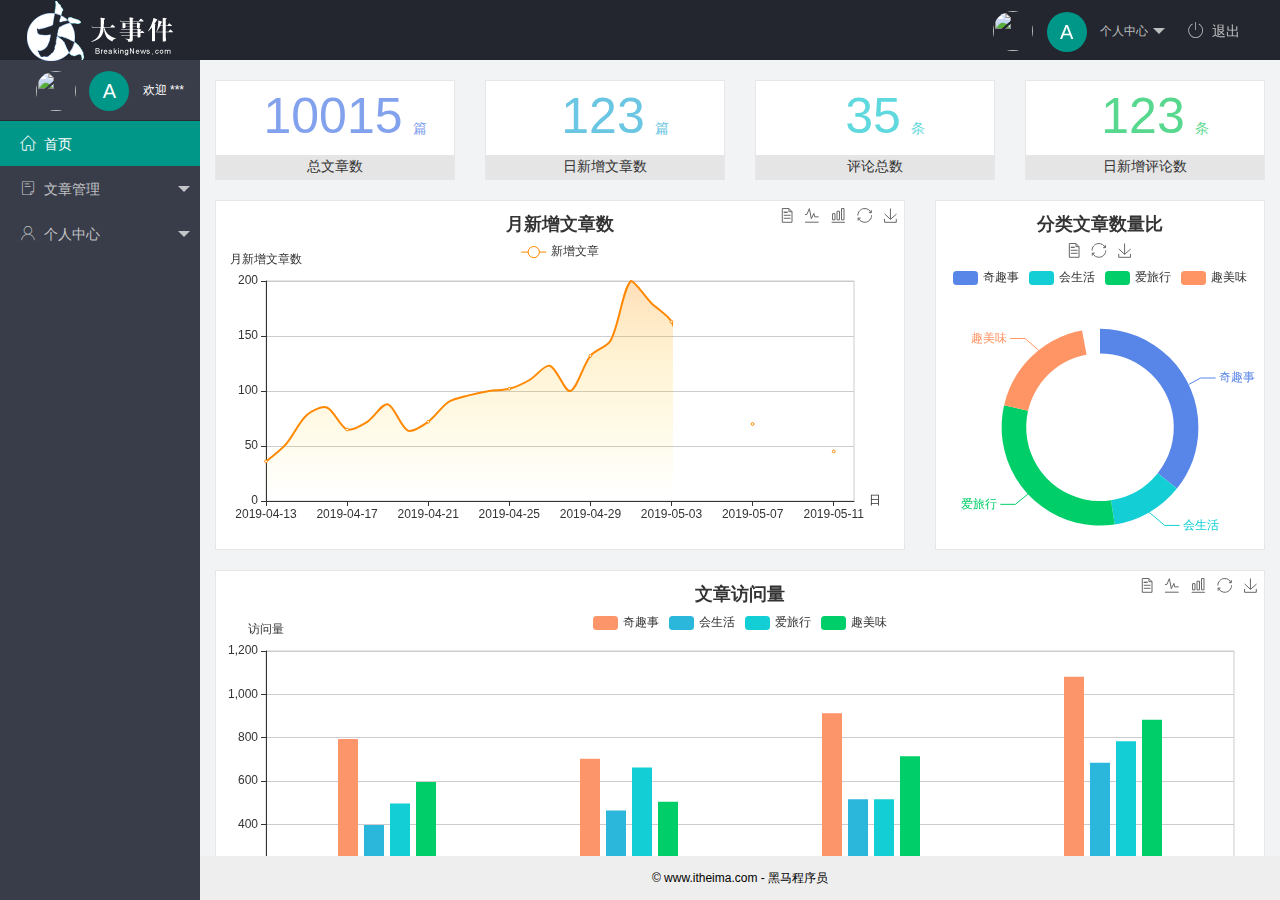
==== commit 42813d8d: "User用户功能完成" ====
--- a/index.html
+++ b/index.html
@@ -1,6 +1,7 @@
 <!DOCTYPE html>
 <html lang="en">
-  <head>
+
+<head>
     <meta charset="UTF-8" />
     <meta name="viewport" content="width=device-width, initial-scale=1.0" />
     <title>后台主页</title>
@@ -10,88 +11,95 @@
     <link rel="stylesheet" href="/assets/fonts/iconfont.css" />
     <!-- 导入自己的样式表 -->
     <link rel="stylesheet" href="/assets/css/index.css" />
-  </head>
-  <body class="layui-layout-body">
+</head>
+
+<body class="layui-layout-body">
     <div class="layui-layout layui-layout-admin">
-      <div class="layui-header">
-        <div class="layui-logo">
-          <img src="/assets/images/logo.png" alt="" />
+        <div class="layui-header">
+            <div class="layui-logo">
+                <img src="/assets/images/logo.png" alt="" />
+            </div>
+            <!-- 头部区域（可配合layui已有的水平导航） -->
+            <ul class="layui-nav layui-layout-right">
+                <li class="layui-nav-item">
+                    <a href="javascript:;" class="userinfo">
+                        <img src="http://t.cn/RCzsdCq" class="layui-nav-img" />
+                        <span class="text-avatar">A</span> 个人中心
+                    </a>
+                    <dl class="layui-nav-child">
+                        <dd><a href="/user/user_info.html" target="fm">基本资料</a></dd>
+                        <dd><a href="/user/user_avatar.html" target="fm">更换头像</a></dd>
+                        <dd><a href="/user/user_pwd.html" target="fm">重置密码</a></dd>
+                    </dl>
+                </li>
+                <li class="layui-nav-item">
+                    <a href="javascript:;" id="btnLogout"><span class="iconfont icon-tuichu"></span>退出</a>
+                </li>
+            </ul>
         </div>
-        <!-- 头部区域（可配合layui已有的水平导航） -->
-        <ul class="layui-nav layui-layout-right">
-          <li class="layui-nav-item">
-            <a href="javascript:;" class="userinfo">
-              <img src="http://t.cn/RCzsdCq" class="layui-nav-img" />
-              <span class="text-avatar">A</span>
-              个人中心
-            </a>
-            <dl class="layui-nav-child">
-              <dd><a href="">基本资料</a></dd>
-              <dd><a href="">更换头像</a></dd>
-              <dd><a href="">重置密码</a></dd>
-            </dl>
-          </li>
-          <li class="layui-nav-item">
-            <a href=""><span class="iconfont icon-tuichu"></span>退出</a>
-          </li>
-        </ul>
-      </div>
 
-      <div class="layui-side layui-bg-black">
-        <div class="layui-side-scroll">
-          <div class="userinfo">
-            <img src="http://t.cn/RCzsdCq" class="layui-nav-img" />
-            <span class="text-avatar">A</span>
-            <span id="welcome">欢迎 ***</span>
-          </div>
-          <!-- 左侧导航区域（可配合layui已有的垂直导航） -->
-          <ul class="layui-nav layui-nav-tree" lay-shrink="all">
-            <li class="layui-nav-item layui-this">
-              <a href="/home/dashboard.html" target="fm"><span class="iconfont icon-home"></span>首页</a>
-            </li>
-            <li class="layui-nav-item">
-              <a class="" href="javascript:;"><span class="iconfont icon-16"></span>文章管理</a>
-              <dl class="layui-nav-child">
-                <dd>
-                  <a href="javascript:;"><i class="layui-icon layui-icon-app"></i>文章类别</a>
-                </dd>
-                <dd>
-                  <a href="javascript:;"><i class="layui-icon layui-icon-app"></i>文章列表</a>
-                </dd>
-                <dd>
-                  <a href="javascript:;"><i class="layui-icon layui-icon-app"></i>发布文章</a>
-                </dd>
-              </dl>
-            </li>
-            <li class="layui-nav-item">
-              <a href="javascript:;"><span class="iconfont icon-user"></span>个人中心</a>
-              <dl class="layui-nav-child">
-                <dd>
-                  <a href="javascript:;"><i class="layui-icon layui-icon-app"></i>基本资料</a>
-                </dd>
-                <dd>
-                  <a href="javascript:;"><i class="layui-icon layui-icon-app"></i>更换头像</a>
-                </dd>
-                <dd>
-                  <a href="javascript:;"><i class="layui-icon layui-icon-app"></i>重置密码</a>
-                </dd>
-              </dl>
-            </li>
-          </ul>
+        <div class="layui-side layui-bg-black">
+            <div class="layui-side-scroll">
+                <div class="userinfo">
+                    <img src="http://t.cn/RCzsdCq" class="layui-nav-img" />
+                    <span class="text-avatar">A</span>
+                    <span id="welcome">欢迎 ***</span>
+                </div>
+                <!-- 左侧导航区域（可配合layui已有的垂直导航） -->
+                <ul class="layui-nav layui-nav-tree" lay-shrink="all">
+                    <li class="layui-nav-item layui-this">
+                        <a href="/home/dashboard.html" target="fm"><span class="iconfont icon-home"></span>首页</a>
+                    </li>
+                    <li class="layui-nav-item">
+                        <a class="" href="javascript:;"><span class="iconfont icon-16"></span>文章管理</a>
+                        <dl class="layui-nav-child">
+                            <dd>
+                                <a href="javascript:;"><i class="layui-icon layui-icon-app"></i>文章类别</a>
+                            </dd>
+                            <dd>
+                                <a href="javascript:;"><i class="layui-icon layui-icon-app"></i>文章列表</a>
+                            </dd>
+                            <dd>
+                                <a href="javascript:;"><i class="layui-icon layui-icon-app"></i>发布文章</a>
+                            </dd>
+                        </dl>
+                    </li>
+                    <li class="layui-nav-item">
+                        <a href="javascript:;"><span class="iconfont icon-user"></span>个人中心</a>
+                        <dl class="layui-nav-child">
+                            <dd>
+                                <a href="/user/user_info.html" target="fm"><i class="layui-icon layui-icon-app"></i>基本资料</a>
+                            </dd>
+                            <dd>
+                                <a href="/user/user_avatar.html" target="fm"><i class="layui-icon layui-icon-app"></i>更换头像</a>
+                            </dd>
+                            <dd>
+                                <a href="/user/user_pwd.html" target="fm"><i class="layui-icon layui-icon-app"></i>重置密码</a>
+                            </dd>
+                        </dl>
+                    </li>
+                </ul>
+            </div>
         </div>
-      </div>
 
-      <div class="layui-body">
-        <!-- 内容主体区域 -->
-        <iframe name="fm" src="/home/dashboard.html" frameborder="0"></iframe>
-      </div>
+        <div class="layui-body">
+            <!-- 内容主体区域 -->
+            <iframe name="fm" src="/home/dashboard.html" frameborder="0"></iframe>
+        </div>
 
-      <div class="layui-footer">
-        <!-- 底部固定区域 -->
-        © www.itheima.com - 黑马程序员
-      </div>
+        <div class="layui-footer">
+            <!-- 底部固定区域 -->
+            © www.itheima.com - 黑马程序员
+        </div>
     </div>
     <!-- 导入 layui 的JS文件 -->
     <script src="/assets/lib/layui/layui.all.js"></script>
-  </body>
-</html>
+    <!-- 导入 jQuery -->
+    <script src="/assets/lib/jquery.js"></script>
+    <!-- 导入自己封装的 baseAPI -->
+    <script src="/assets/js/baseAPI.js"></script>
+    <!-- 导入自己的 js 文件 -->
+    <script src="/assets/js/index.js"></script>
+</body>
+
+</html>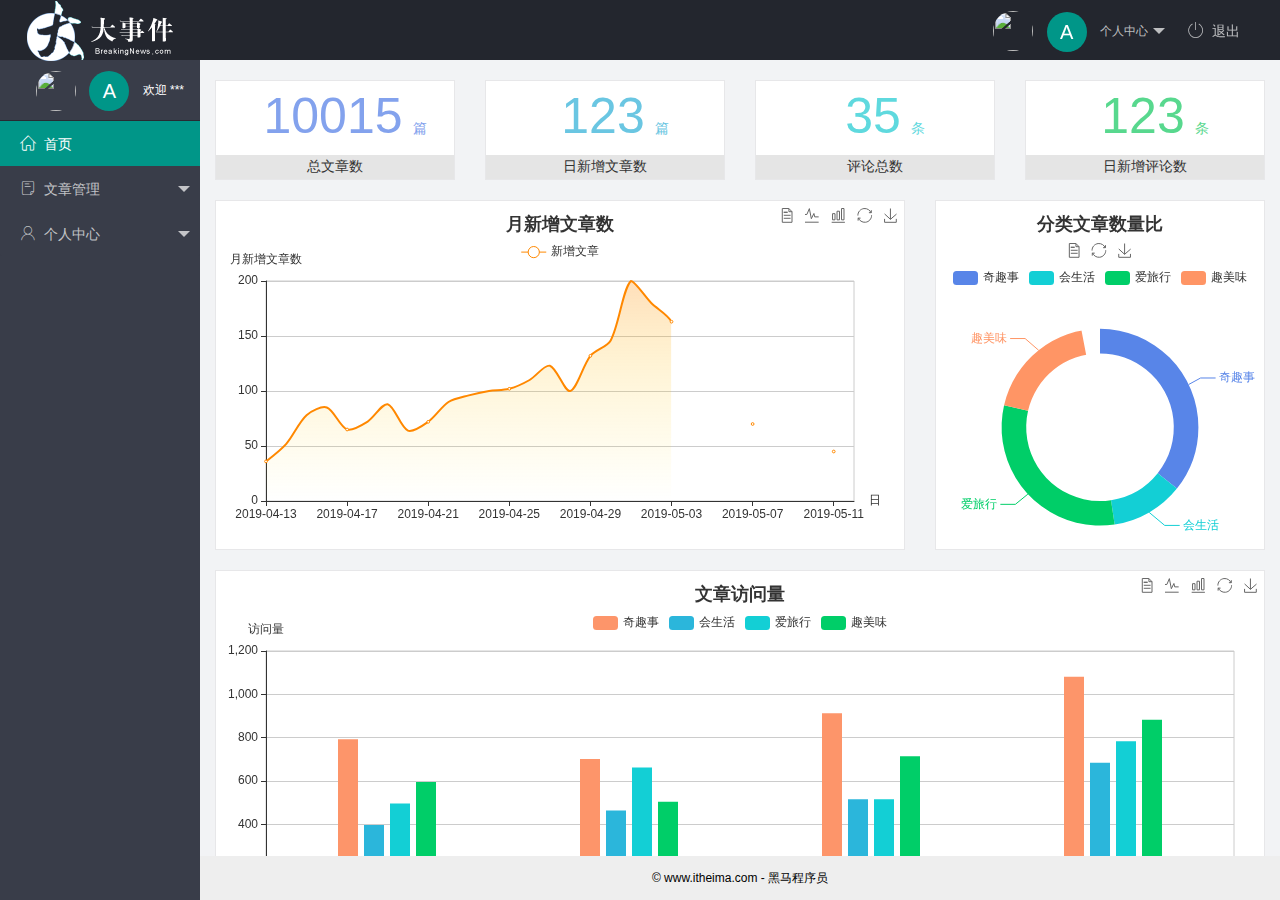
==== commit 0e8205d4: "完成了Article的开发" ====
--- a/index.html
+++ b/index.html
@@ -54,13 +54,13 @@
                         <a class="" href="javascript:;"><span class="iconfont icon-16"></span>文章管理</a>
                         <dl class="layui-nav-child">
                             <dd>
-                                <a href="javascript:;"><i class="layui-icon layui-icon-app"></i>文章类别</a>
+                                <a href="article/art_cate.html" target="fm"><i class="layui-icon layui-icon-app"></i>文章类别</a>
                             </dd>
                             <dd>
-                                <a href="javascript:;"><i class="layui-icon layui-icon-app"></i>文章列表</a>
+                                <a href="article/art_list.html" target="fm"><i class="layui-icon layui-icon-app"></i>文章列表</a>
                             </dd>
                             <dd>
-                                <a href="javascript:;"><i class="layui-icon layui-icon-app"></i>发布文章</a>
+                                <a href="article/art_pub.html" target="fm"><i class="layui-icon layui-icon-app"></i>发布文章</a>
                             </dd>
                         </dl>
                     </li>
